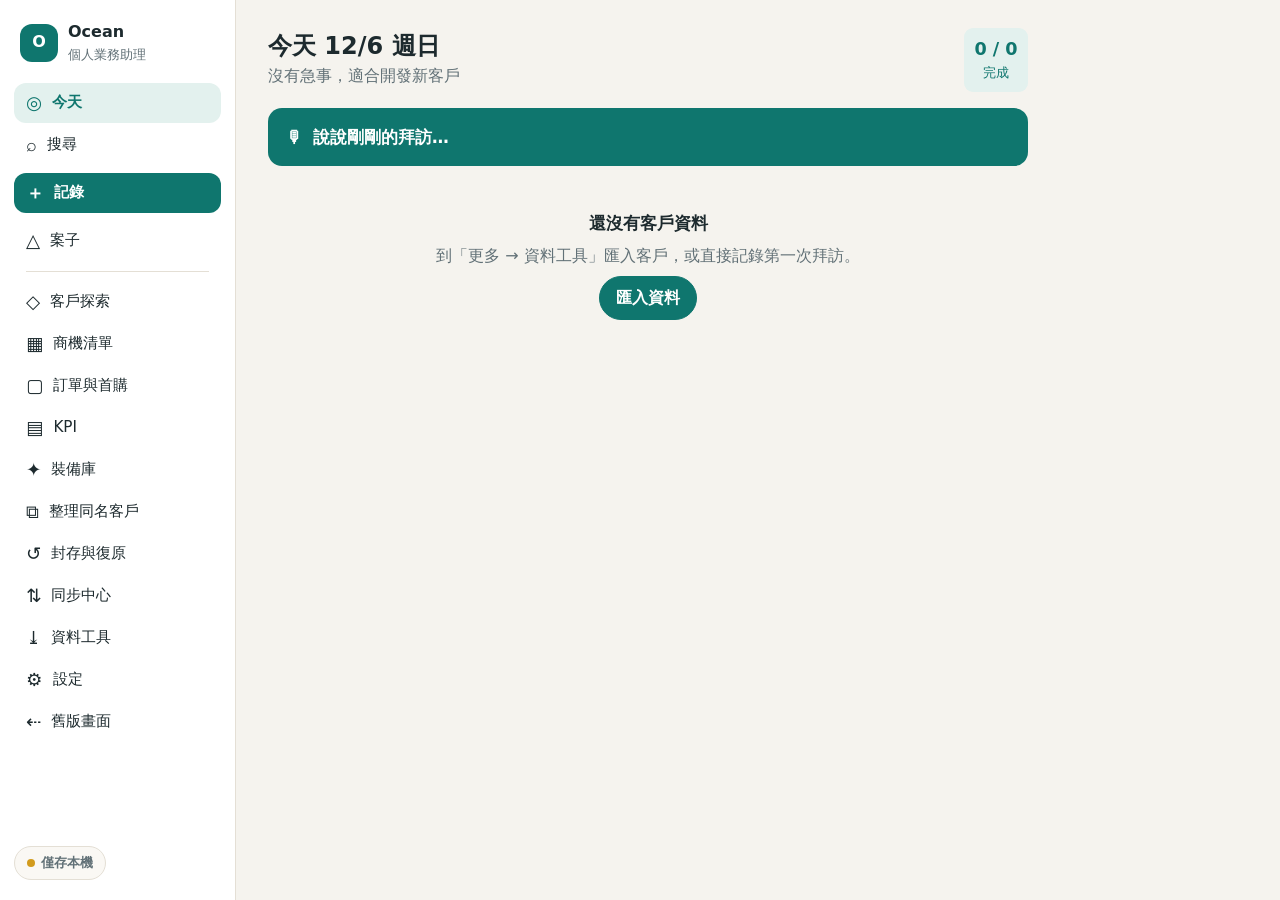
==== index.html @ a43e212b "Publish Ocean APP 2026-10-08 15:03" ====
<!doctype html>
<html lang="zh-Hant">
<head>
  <meta charset="utf-8">
  <meta name="viewport" content="width=device-width, initial-scale=1, viewport-fit=cover">
  <meta name="theme-color" content="#0f766e">
  <title>Ocean 業務助理</title>
  <link rel="manifest" href="./manifest.webmanifest">
  <link rel="stylesheet" href="./styles/app.css">
  <link rel="stylesheet" href="./styles/v3.css">
</head>
<body>
  <div id="app"><p style="padding:24px">載入中…</p></div>
  <noscript>這個 APP 需要啟用 JavaScript。</noscript>
  <script type="module" src="./src/main.js"></script>
</body>
</html>
---- styles/app.css ----
:root {
  --bg: #f5f3ee;
  --surface: #ffffff;
  --surface-2: #faf8f4;
  --ink: #1d2a2e;
  --muted: #627177;
  --line: #e4dfd5;
  --accent: #0f766e;
  --accent-ink: #ffffff;
  --accent-soft: #e3f1ee;
  --warn: #a35a06;
  --warn-soft: #fbefdc;
  --danger: #b42318;
  --danger-soft: #fce9e7;
  --ok: #157a3d;
  --ok-soft: #e4f4e9;
  --info: #2f5f9e;
  --info-soft: #e7eef9;
  --shadow: 0 1px 2px rgba(29, 42, 46, 0.05), 0 6px 18px rgba(29, 42, 46, 0.05);
  --radius: 14px;
  --radius-sm: 9px;
  --font: "Noto Sans TC", "PingFang TC", "Microsoft JhengHei", system-ui, sans-serif;
  color-scheme: light;
}

@media (prefers-color-scheme: dark) {
  :root:not([data-theme="light"]) {
    --bg: #111719;
    --surface: #182124;
    --surface-2: #1d272a;
    --ink: #e5ecec;
    --muted: #97a6ab;
    --line: #2a3639;
    --accent: #2bb3a3;
    --accent-ink: #062320;
    --accent-soft: #163a36;
    --warn: #f0ac4f;
    --warn-soft: #3a2a14;
    --danger: #f2897e;
    --danger-soft: #3d1d1a;
    --ok: #6fd394;
    --ok-soft: #173322;
    --info: #8db4ec;
    --info-soft: #1b2a40;
    --shadow: none;
    color-scheme: dark;
  }
}

* { box-sizing: border-box; }
html { -webkit-text-size-adjust: 100%; }
body { margin: 0; background: var(--bg); color: var(--ink); font-family: var(--font); font-size: 16px; line-height: 1.55; }
a { color: var(--accent); }
h1, h2, h3 { line-height: 1.3; margin: 0; }
h1 { font-size: 1.6rem; }
h2 { font-size: 1.08rem; }
p { margin: 0; }
small { font-size: 0.82rem; }
.muted { color: var(--muted); }
.ok-text { color: var(--ok); font-weight: 600; }
[hidden] { display: none !important; }

button, .button {
  font: inherit; display: inline-flex; align-items: center; justify-content: center; gap: 6px;
  min-height: 44px; padding: 0 16px; border-radius: 999px; border: 1px solid var(--line);
  background: var(--surface); color: var(--ink); cursor: pointer; text-decoration: none; font-weight: 600;
}
button:hover, .button:hover { border-color: var(--accent); }
button:disabled { opacity: 0.55; cursor: not-allowed; }
button.primary, .button.primary { background: var(--accent); border-color: var(--accent); color: var(--accent-ink); }
button.danger, .button.danger { background: var(--danger); border-color: var(--danger); color: #fff; }
button.ghost, .button.ghost { background: transparent; }
button.small, .button.small { min-height: 36px; padding: 0 12px; font-size: 0.88rem; }
button.link { border: 0; background: none; color: var(--accent); padding: 0; min-height: 0; }
:focus-visible { outline: 3px solid color-mix(in srgb, var(--accent) 55%, transparent); outline-offset: 2px; }

.skip-link { position: absolute; left: -999px; top: 8px; z-index: 50; background: var(--surface); padding: 8px 12px; border-radius: 8px; }
.skip-link:focus { left: 8px; }

/* Shell */
.shell { min-height: 100vh; }
.sidebar { display: none; }
.topbar {
  position: sticky; top: 0; z-index: 10; display: flex; align-items: center; justify-content: space-between; gap: 12px;
  padding: 10px 16px; background: color-mix(in srgb, var(--bg) 88%, transparent); backdrop-filter: blur(8px); border-bottom: 1px solid var(--line);
}
.topbar-title { font-size: 1.05rem; }
.page { padding: 16px 16px 112px; max-width: 1120px; margin: 0 auto; outline: none; }
.bottom-nav {
  position: fixed; left: 0; right: 0; bottom: 0; z-index: 20; display: grid; grid-template-columns: repeat(5, 1fr);
  background: var(--surface); border-top: 1px solid var(--line); padding: 6px 4px calc(6px + env(safe-area-inset-bottom));
}
.nav-link {
  display: flex; flex-direction: column; align-items: center; gap: 2px; min-height: 52px; padding: 4px; border: 0; border-radius: 12px;
  background: none; color: var(--muted); text-decoration: none; font-size: 0.74rem; font-weight: 600;
}
.nav-link[aria-current="page"], .nav-link.is-active { color: var(--accent); }
.nav-icon { font-size: 1.15rem; line-height: 1.2; }
.bottom-nav .nav-primary .nav-icon {
  display: grid; place-items: center; width: 46px; height: 46px; margin-top: -20px; border-radius: 50%;
  background: var(--accent); color: var(--accent-ink); font-size: 1.5rem; box-shadow: 0 6px 16px rgba(15, 118, 110, 0.35);
}
.more-grid { display: grid; grid-template-columns: repeat(3, 1fr); gap: 8px; margin-top: 12px; }
.more-grid .nav-link { background: var(--surface-2); padding: 12px 4px; font-size: 0.85rem; }

@media (min-width: 900px) {
  .shell { display: grid; grid-template-columns: 236px 1fr; }
  .sidebar {
    display: flex; flex-direction: column; gap: 18px; position: sticky; top: 0; height: 100vh; padding: 20px 14px;
    background: var(--surface); border-right: 1px solid var(--line); grid-row: 1 / span 2;
  }
  .topbar, .bottom-nav { display: none; }
  .page { padding: 28px 32px 48px; width: 100%; }
  .side-nav { display: flex; flex-direction: column; gap: 2px; overflow-y: auto; }
  .side-nav .nav-link { flex-direction: row; justify-content: flex-start; gap: 10px; min-height: 40px; padding: 0 12px; font-size: 0.95rem; color: var(--ink); font-weight: 500; }
  .side-nav .nav-link[aria-current="page"] { background: var(--accent-soft); color: var(--accent); font-weight: 700; }
  .side-nav .nav-primary { margin: 6px 0; background: var(--accent); color: var(--accent-ink); font-weight: 700; }
  .side-nav .nav-primary[aria-current="page"] { background: var(--accent); color: var(--accent-ink); }
  .sidebar-foot { margin-top: auto; }
}

.brand { display: flex; align-items: center; gap: 10px; padding: 0 6px; }
.brand-mark { display: grid; place-items: center; width: 38px; height: 38px; border-radius: 12px; background: var(--accent); color: var(--accent-ink); font-weight: 800; }
.brand small { display: block; color: var(--muted); }

.sync-badge { display: inline-flex; align-items: center; gap: 6px; padding: 6px 12px; border-radius: 999px; font-size: 0.8rem; font-weight: 600; text-decoration: none; background: var(--surface-2); color: var(--muted); border: 1px solid var(--line); }
.sync-badge i { width: 8px; height: 8px; border-radius: 50%; background: var(--ok); }
.sync-pending i { background: #d29b1d; }
.sync-failed { color: var(--danger); } .sync-failed i { background: var(--danger); }
.sync-conflict { color: var(--warn); background: var(--warn-soft); } .sync-conflict i { background: var(--warn); }
.sync-offline i { background: var(--muted); }

/* Layout pieces */
.stack { display: grid; gap: 16px; }
.card { background: var(--surface); border: 1px solid var(--line); border-radius: var(--radius); box-shadow: var(--shadow); padding: 16px; }
.card.warn { border-color: color-mix(in srgb, var(--warn) 45%, var(--line)); background: linear-gradient(0deg, var(--surface), var(--surface)) padding-box; }
.page-header { display: flex; flex-wrap: wrap; align-items: flex-end; justify-content: space-between; gap: 12px; margin-bottom: 4px; }
.page-header p { color: var(--muted); margin-top: 4px; }
.page-actions, .button-row, .row-actions, .form-actions, .sheet-actions { display: flex; flex-wrap: wrap; gap: 8px; }
.form-actions, .sheet-actions { justify-content: flex-end; margin-top: 12px; }
.section-head { display: flex; align-items: center; justify-content: space-between; gap: 8px; margin-bottom: 10px; }
.eyebrow { font-size: 0.78rem; letter-spacing: 0.08em; color: var(--muted); font-weight: 700; }
.grid-2 { display: grid; gap: 16px; }
@media (min-width: 900px) { .grid-2 { grid-template-columns: 1fr 1fr; } .grid-main { display: grid; grid-template-columns: minmax(0, 1.6fr) minmax(280px, 1fr); gap: 16px; align-items: start; } }

.badge { display: inline-flex; align-items: center; padding: 2px 10px; border-radius: 999px; font-size: 0.78rem; font-weight: 700; background: var(--surface-2); color: var(--muted); border: 1px solid var(--line); white-space: nowrap; }
.badge-warn { background: var(--warn-soft); color: var(--warn); border-color: transparent; }
.badge-danger { background: var(--danger-soft); color: var(--danger); border-color: transparent; }
.badge-ok { background: var(--ok-soft); color: var(--ok); border-color: transparent; }
.badge-accent { background: var(--accent-soft); color: var(--accent); border-color: transparent; }
.badge-info { background: var(--info-soft); color: var(--info); border-color: transparent; }

.empty { text-align: center; padding: 28px 12px; display: grid; gap: 8px; justify-items: center; color: var(--muted); }
.empty strong { color: var(--ink); font-size: 1.05rem; }

/* Today */
.today { display: grid; gap: 16px; }
.hero { display: flex; align-items: center; justify-content: space-between; gap: 16px; background: linear-gradient(135deg, var(--accent-soft), var(--surface) 70%); }
.hero-copy { display: grid; gap: 6px; }
.hero h1 { font-size: 1.7rem; }
.explore-meter { display: grid; gap: 4px; margin-top: 6px; max-width: 340px; font-size: 0.86rem; font-weight: 600; }
.explore-meter small { color: var(--muted); font-weight: 400; }
.meter { height: 8px; border-radius: 99px; background: var(--line); overflow: hidden; }
.meter i { display: block; height: 100%; background: var(--accent); border-radius: 99px; }
.ring-wrap { position: relative; width: 104px; height: 104px; flex: none; }
.ring { width: 104px; height: 104px; transform: rotate(-90deg); }
.ring-track { fill: none; stroke: var(--line); stroke-width: 7; }
.ring-value { fill: none; stroke: var(--accent); stroke-width: 7; stroke-linecap: round; transition: stroke-dashoffset 0.4s ease; }
.ring-label { position: absolute; inset: 0; display: grid; place-content: center; text-align: center; }
.ring-label strong { font-size: 1.25rem; }
.ring-label small { color: var(--muted); font-size: 0.72rem; }
.kpi-strip { display: grid; grid-template-columns: repeat(2, 1fr); gap: 10px; text-decoration: none; color: inherit; }
@media (min-width: 640px) { .kpi-strip { grid-template-columns: repeat(4, 1fr); } }
.kpi-mini { background: var(--surface); border: 1px solid var(--line); border-radius: var(--radius-sm); padding: 10px 14px; display: grid; }
.kpi-mini small { color: var(--muted); }
.kpi-mini strong { font-size: 1.15rem; }
.task-list { list-style: none; margin: 0; padding: 0; display: grid; gap: 8px; }
.task-row { display: grid; grid-template-columns: 1fr auto; gap: 6px 12px; align-items: center; padding: 10px 12px; border-radius: var(--radius-sm); background: var(--surface-2); border: 1px solid transparent; }
.task-row.warn { background: var(--warn-soft); }
.task-main { display: grid; text-decoration: none; color: inherit; min-width: 0; }
.task-main span { color: var(--muted); font-size: 0.9rem; overflow-wrap: anywhere; }
.task-row.warn .task-main span { color: inherit; }
.due { font-size: 0.82rem; font-weight: 700; color: var(--muted); white-space: nowrap; }
.task-row.warn .due { color: var(--warn); }
.task-row .row-actions { grid-column: 1 / -1; }
.more-row { list-style: none; padding: 6px 12px; font-size: 0.9rem; font-weight: 600; }
details.section summary { display: flex; justify-content: space-between; align-items: center; cursor: pointer; font-weight: 700; list-style: none; }
details.section[open] summary { margin-bottom: 10px; }

/* Forms */
.form-card { display: grid; gap: 12px; }
.form-grid { display: grid; gap: 12px; }
@media (min-width: 700px) { .form-grid { grid-template-columns: repeat(2, minmax(0, 1fr)); } .form-grid .span-2 { grid-column: 1 / -1; } }
.field { display: grid; gap: 4px; }
.field-label { font-size: 0.86rem; font-weight: 700; color: var(--muted); }
.field-hint { color: var(--muted); }
.field-error { color: var(--danger); font-weight: 600; }
input, select, textarea {
  font: inherit; color: var(--ink); width: 100%; min-height: 44px; padding: 10px 12px; border-radius: var(--radius-sm);
  border: 1px solid var(--line); background: var(--surface);
}
textarea { min-height: 96px; resize: vertical; line-height: 1.6; }
input[type="checkbox"], input[type="radio"] { width: auto; min-height: 0; accent-color: var(--accent); }
[aria-invalid="true"] { border-color: var(--danger); background: var(--danger-soft); }
.chip-group { display: flex; flex-wrap: wrap; gap: 8px; }
.chip { position: relative; display: inline-flex; }
.chip input { position: absolute; opacity: 0; inset: 0; cursor: pointer; }
.chip span { display: inline-flex; align-items: center; min-height: 38px; padding: 0 14px; border-radius: 999px; border: 1px solid var(--line); background: var(--surface); font-size: 0.9rem; font-weight: 600; }
.chip input:checked + span { background: var(--accent); color: var(--accent-ink); border-color: var(--accent); }
.chip input:focus-visible + span { outline: 3px solid color-mix(in srgb, var(--accent) 55%, transparent); }
.file-button { position: relative; overflow: hidden; }
.file-button input { position: absolute; inset: 0; opacity: 0; cursor: pointer; }
.count-list { list-style: none; padding: 0; margin: 8px 0; display: grid; grid-template-columns: repeat(auto-fill, minmax(120px, 1fr)); gap: 8px; }
.count-list li { display: flex; justify-content: space-between; padding: 8px 12px; border-radius: var(--radius-sm); background: var(--surface-2); }
.preview { display: grid; gap: 10px; }

/* Lists & customer cards */
.search-box { position: relative; }
.search-box input { padding-left: 40px; min-height: 50px; font-size: 1.02rem; border-radius: 999px; }
.search-box::before { content: "⌕"; position: absolute; left: 15px; top: 50%; transform: translateY(-50%); color: var(--muted); font-size: 1.2rem; }
.result-list { display: grid; gap: 10px; }
@media (min-width: 760px) { .result-list.cards { grid-template-columns: repeat(2, minmax(0, 1fr)); } }
.customer-card { display: grid; grid-template-columns: 1fr auto; gap: 4px 10px; padding: 14px; background: var(--surface); border: 1px solid var(--line); border-radius: var(--radius); text-decoration: none; color: inherit; }
.customer-card:hover { border-color: var(--accent); }
.customer-card .meta { color: var(--muted); font-size: 0.86rem; grid-column: 1 / -1; overflow-wrap: anywhere; }
.customer-card .tags { grid-column: 1 / -1; display: flex; flex-wrap: wrap; gap: 6px; }
.star { border: 0; background: none; min-height: 36px; padding: 0 6px; font-size: 1.25rem; color: var(--muted); }
.star[aria-pressed="true"] { color: #d29b1d; }
.tag { font-size: 0.76rem; padding: 2px 8px; border-radius: 6px; background: var(--surface-2); color: var(--muted); border: 1px solid var(--line); }
.tag.area { background: var(--accent-soft); color: var(--accent); border-color: transparent; }
.tag.other-area { background: var(--info-soft); color: var(--info); border-color: transparent; }
.warning-banner { padding: 10px 14px; border-radius: var(--radius-sm); background: var(--warn-soft); color: var(--warn); font-weight: 600; display: flex; flex-wrap: wrap; gap: 8px; align-items: center; justify-content: space-between; }
.info-banner { padding: 10px 14px; border-radius: var(--radius-sm); background: var(--info-soft); color: var(--info); }

/* Detail pages */
.detail-head { display: grid; gap: 8px; }
.detail-head h1 { font-size: 1.5rem; overflow-wrap: anywhere; }
.kv { display: grid; grid-template-columns: max-content 1fr; gap: 6px 14px; margin: 0; }
.kv dt { color: var(--muted); font-size: 0.86rem; }
.kv dd { margin: 0; overflow-wrap: anywhere; }
.timeline { list-style: none; padding: 0; margin: 0; display: grid; gap: 12px; }
.timeline li { position: relative; padding-left: 18px; border-left: 2px solid var(--line); }
.timeline li::before { content: ""; position: absolute; left: -6px; top: 6px; width: 10px; height: 10px; border-radius: 50%; background: var(--accent); }
.timeline .when { font-size: 0.8rem; color: var(--muted); font-weight: 700; }
.timeline .note { white-space: pre-wrap; overflow-wrap: anywhere; }
.tabs { display: flex; gap: 6px; overflow-x: auto; padding-bottom: 2px; }
.tabs [aria-selected="true"], .tabs [aria-pressed="true"], .button-row [aria-pressed="true"] { background: var(--accent-soft); color: var(--accent); border-color: transparent; }
.contact-list { list-style: none; padding: 0; margin: 0; display: grid; gap: 10px; }
.contact-list li { padding: 10px 12px; border-radius: var(--radius-sm); background: var(--surface-2); display: grid; gap: 2px; }
.contact-list a { overflow-wrap: anywhere; }

/* Tables */
.table-wrap { overflow-x: auto; border-radius: var(--radius-sm); border: 1px solid var(--line); }
table { width: 100%; border-collapse: collapse; font-size: 0.9rem; }
th, td { text-align: left; padding: 9px 12px; border-bottom: 1px solid var(--line); vertical-align: top; }
th { color: var(--muted); font-size: 0.8rem; background: var(--surface-2); white-space: nowrap; }
td.num, th.num { text-align: right; white-space: nowrap; }

/* Sheets (dialogs) */
dialog.sheet { border: 0; padding: 0; border-radius: 18px; width: min(640px, calc(100vw - 24px)); max-height: calc(100vh - 32px); background: var(--surface); color: var(--ink); box-shadow: 0 20px 60px rgba(0, 0, 0, 0.25); }
dialog.sheet::backdrop { background: rgba(17, 23, 25, 0.45); }
.sheet-body { padding: 20px; display: grid; gap: 12px; }
@media (max-width: 640px) { dialog.sheet { width: 100vw; max-width: 100vw; margin: auto 0 0; border-radius: 18px 18px 0 0; } }

.toast-region { position: fixed; z-index: 60; left: 50%; transform: translateX(-50%); bottom: 96px; display: grid; gap: 8px; width: min(420px, calc(100vw - 32px)); }
@media (min-width: 900px) { .toast-region { bottom: 24px; } }
.toast { display: flex; align-items: center; justify-content: space-between; gap: 10px; padding: 12px 16px; border-radius: 12px; background: var(--ink); color: var(--bg); font-weight: 600; box-shadow: 0 8px 24px rgba(0, 0, 0, 0.2); }
.toast-error { background: var(--danger); color: #fff; }
.toast button { min-height: 32px; background: transparent; color: inherit; border-color: currentColor; }

/* Kanban */
.board { display: grid; gap: 12px; }
@media (min-width: 900px) { .board { grid-template-columns: repeat(3, minmax(0, 1fr)); } }
.board-col { background: var(--surface-2); border-radius: var(--radius); padding: 12px; display: grid; gap: 10px; align-content: start; }
.opp-card { display: grid; gap: 4px; padding: 12px; background: var(--surface); border: 1px solid var(--line); border-radius: var(--radius-sm); text-decoration: none; color: inherit; }
.opp-card.overdue { border-color: var(--warn); box-shadow: inset 4px 0 0 var(--warn); }
.opp-card .meta { color: var(--muted); font-size: 0.84rem; }

/* Visit form */
.visit-form { display: grid; gap: 16px; }
.note-area textarea { min-height: 260px; font-size: 1.02rem; }
.prompt-row { display: flex; flex-wrap: wrap; gap: 6px; }
.prompt-row button { min-height: 34px; font-size: 0.85rem; font-weight: 500; }
.picker-results { display: grid; gap: 6px; max-height: 320px; overflow-y: auto; }
.picker-results button { justify-content: space-between; border-radius: var(--radius-sm); text-align: left; font-weight: 500; }
.selected-customer { display: flex; flex-wrap: wrap; align-items: center; justify-content: space-between; gap: 8px; padding: 12px 14px; border-radius: var(--radius-sm); background: var(--accent-soft); }
.prior-visit { background: var(--surface-2); border-radius: var(--radius-sm); padding: 12px 14px; display: grid; gap: 4px; }
.prior-visit p { white-space: pre-wrap; overflow-wrap: anywhere; max-height: 9.5em; overflow: hidden; }
.save-state { font-size: 0.84rem; color: var(--muted); }
.sticky-actions { position: sticky; bottom: 84px; z-index: 5; display: flex; justify-content: space-between; align-items: center; gap: 10px; padding: 10px 14px; background: color-mix(in srgb, var(--surface) 94%, transparent); border: 1px solid var(--line); border-radius: 999px; box-shadow: var(--shadow); }
.sticky-actions button { flex: none; white-space: nowrap; }
.sticky-actions .save-state { min-width: 0; overflow: hidden; text-overflow: ellipsis; white-space: nowrap; }
@media (min-width: 900px) { .sticky-actions { bottom: 16px; } }

/* Compare (merge / conflict) */
.compare { display: grid; gap: 8px; }
.compare-row { display: grid; grid-template-columns: 1fr; gap: 6px; padding: 10px; border-radius: var(--radius-sm); background: var(--surface-2); }
@media (min-width: 640px) { .compare-row { grid-template-columns: 120px 1fr 1fr; align-items: start; } }
.compare-row.diff { background: var(--warn-soft); }
.compare-row label { display: flex; gap: 8px; align-items: flex-start; overflow-wrap: anywhere; }
.compare-row .field-name { font-weight: 700; color: var(--muted); font-size: 0.86rem; }

.kv.fabe { margin-top: 6px; padding: 10px; border-radius: var(--radius-sm); background: var(--surface-2); }
.tabs > a, .tabs > button { flex: none; white-space: nowrap; }

/* Customer page: who to call, right under the name */
.quick-contact { display: flex; flex-wrap: wrap; align-items: center; gap: 8px; margin-top: 8px; }
.quick-contact strong { margin-right: 4px; }
---- styles/v3.css ----
/* v3: action-first, phone-first. Builds on the tokens and components in app.css. */

.v3 .topbar-actions { display: flex; align-items: center; gap: 8px; }
.v3 .icon-button { display: inline-flex; align-items: center; justify-content: center; width: 40px; height: 40px; border-radius: 50%; color: var(--ink); text-decoration: none; font-size: 22px; }
.v3 .side-nav hr { border: 0; border-top: 1px solid var(--line); margin: 8px 12px; }

/* 今天 */
.home-head { display: flex; justify-content: space-between; align-items: center; gap: 12px; }
.home-head h1 { margin: 0; font-size: 1.5rem; }
.home-head p { margin: 2px 0 0; }
.home-progress { display: flex; flex-direction: column; align-items: center; min-width: 64px; padding: 8px 10px; border-radius: var(--radius-sm); background: var(--accent-soft); color: var(--accent); }
.home-progress strong { font-size: 1.1rem; }
.capture-entry { display: flex; align-items: center; gap: 10px; padding: 16px 18px; border-radius: var(--radius); background: var(--accent); color: var(--accent-ink); text-decoration: none; font-size: 1.05rem; font-weight: 600; }
.home-block { display: flex; flex-direction: column; gap: 10px; }
.home-block h2 { margin: 6px 0 0; font-size: 0.95rem; color: var(--muted); font-weight: 600; }

.action-card { display: grid; grid-template-columns: 1fr auto; gap: 6px 10px; padding: 12px 14px; border: 1px solid var(--line); border-radius: var(--radius); background: var(--surface); color: var(--ink); text-decoration: none; }
.action-card.is-late { border-left: 4px solid var(--warn); border-radius: 0 var(--radius) var(--radius) 0; }
.action-card.compact { grid-template-columns: 1fr; }
.action-main { display: flex; flex-direction: column; gap: 2px; color: inherit; text-decoration: none; min-width: 0; }
.action-main strong { font-size: 1.02rem; }
.action-main span, .action-main small { overflow-wrap: anywhere; }
.action-buttons { grid-column: 1 / -1; display: flex; flex-wrap: wrap; gap: 8px; }
.summary-line { display: flex; justify-content: space-between; gap: 12px; padding: 12px 14px; border: 1px solid var(--line); border-radius: var(--radius-sm); background: var(--surface); color: var(--ink); text-decoration: none; }
.summary-line.warn { background: var(--warn-soft); border-color: transparent; color: var(--warn); font-weight: 600; }
.more-link { font-size: 0.9rem; }

/* 搜尋 */
.sticky-search { position: sticky; top: 0; z-index: 5; background: var(--bg); padding: 4px 0 8px; }
.search-group h2 { font-size: 0.95rem; color: var(--muted); margin: 0; }
.result-rows { list-style: none; margin: 0; padding: 0; display: flex; flex-direction: column; }
.result-rows li { border-bottom: 1px solid var(--line); }
.result-rows li:last-child { border-bottom: 0; }
.result-rows a, .result-rows li > strong { display: flex; flex-direction: column; gap: 2px; padding: 10px 2px; color: var(--ink); text-decoration: none; }
.result-rows li > strong + small { display: block; padding: 0 2px 10px; }
.result-rows mark, .capture mark { background: var(--warn-soft); color: inherit; border-radius: 3px; padding: 0 2px; }

/* 客戶資料夾 */
.folder-head h1 { margin: 0; }
.folder-head p { margin: 4px 0 0; }
.month { display: block; }
.more-actions { position: relative; }
.more-actions > summary { list-style: none; cursor: pointer; }
.more-actions > summary::-webkit-details-marker { display: none; }
.more-actions-menu { position: absolute; right: 0; top: calc(100% + 6px); z-index: 10; display: flex; flex-direction: column; gap: 6px; min-width: 140px; padding: 8px; border: 1px solid var(--line); border-radius: var(--radius-sm); background: var(--surface); }
.month-head { font-size: 0.9rem; color: var(--muted); font-weight: 600; margin: 4px 0 6px; cursor: pointer; }

/* 記錄 */
.capture-input textarea { width: 100%; min-height: 9.5em; font-size: 1.05rem; line-height: 1.6; padding: 14px; border-radius: var(--radius); box-sizing: border-box; }
.capture-preview { display: flex; flex-direction: column; gap: 12px; }
.capture-preview h2 { margin: 0; }
.capture-preview .chosen { display: flex; flex-direction: column; gap: 2px; padding: 10px 12px; border-radius: var(--radius-sm); background: var(--accent-soft); }

/* 拜訪前準備 */
.prep-block h2 { font-size: 1rem; margin: 0 0 6px; }
.prep-block ol, .prep-block ul { margin: 0; padding-left: 1.2em; }
.prep-block p { margin: 4px 0; }

@media (min-width: 900px) {
  .home, .capture, .prep, .case { max-width: 760px; }
}
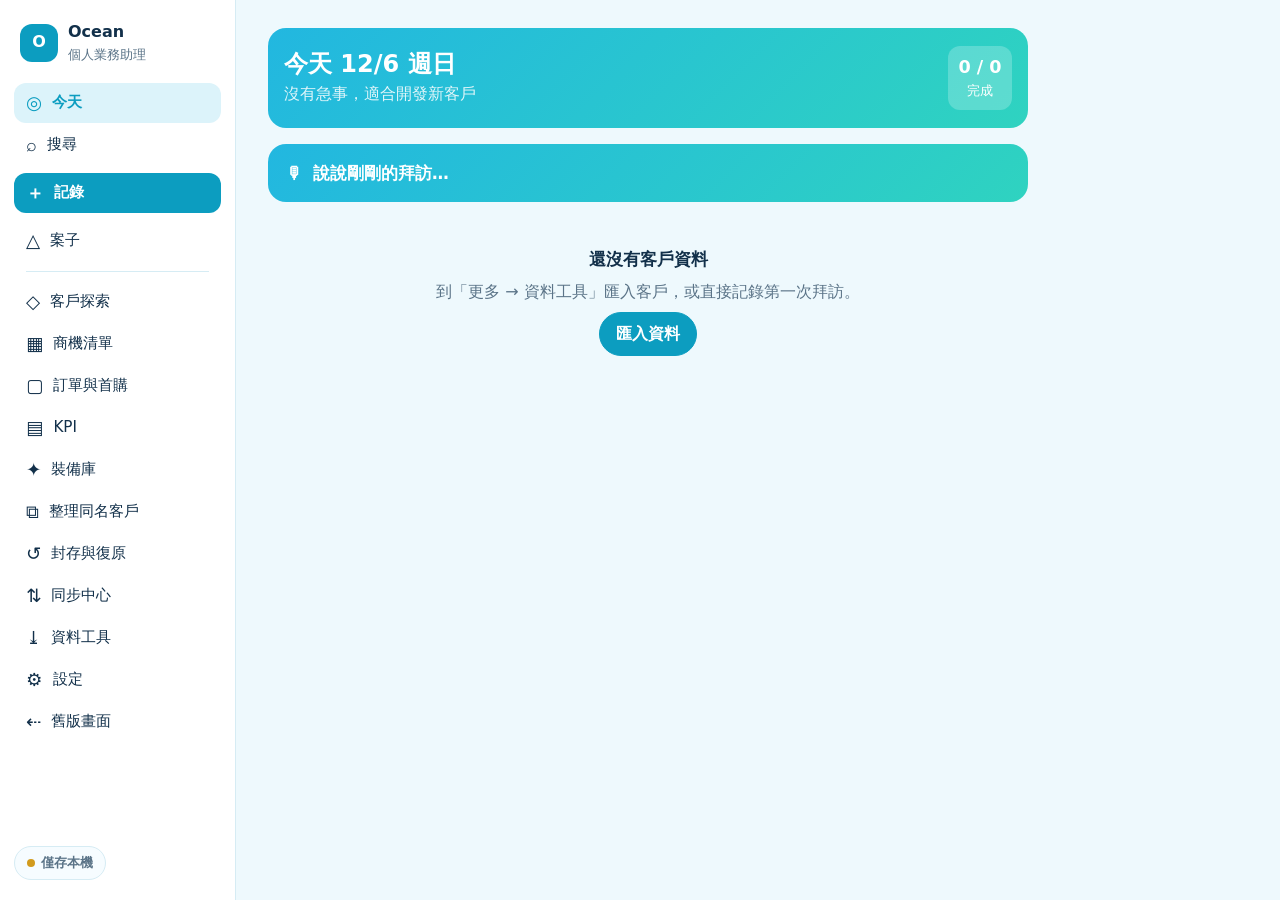
==== commit ecfd1adb: "Publish Ocean APP 2026-10-09 09:39" ====
--- a/index.html
+++ b/index.html
@@ -8,6 +8,12 @@
   <link rel="manifest" href="./manifest.webmanifest">
   <link rel="stylesheet" href="./styles/app.css">
   <link rel="stylesheet" href="./styles/v3.css">
+  <link rel="stylesheet" href="./styles/themes.css">
+  <script>
+    // Apply the chosen skin before first paint (default: 夏日繽紛).
+    try { var skin = localStorage.getItem("ocean-skin") || "summer"; if (skin !== "classic") document.documentElement.setAttribute("data-skin", skin); }
+    catch (error) { document.documentElement.setAttribute("data-skin", "summer"); }
+  </script>
 </head>
 <body>
   <div id="app"><p style="padding:24px">載入中…</p></div>
--- a/styles/v3.css
+++ b/styles/v3.css
@@ -17,6 +17,7 @@
 .action-card { display: grid; grid-template-columns: 1fr auto; gap: 6px 10px; padding: 12px 14px; border: 1px solid var(--line); border-radius: var(--radius); background: var(--surface); color: var(--ink); text-decoration: none; }
 .action-card.is-late { border-left: 4px solid var(--warn); border-radius: 0 var(--radius) var(--radius) 0; }
 .action-card.compact { grid-template-columns: 1fr; }
+.action-card > .badge { align-self: start; white-space: nowrap; }
 .action-main { display: flex; flex-direction: column; gap: 2px; color: inherit; text-decoration: none; min-width: 0; }
 .action-main strong { font-size: 1.02rem; }
 .action-main span, .action-main small { overflow-wrap: anywhere; }
--- a/styles/themes.css
+++ b/styles/themes.css
@@ -0,0 +1,97 @@
+/* Skins: one attribute on <html data-skin="…"> swaps the palette. Each skin only overrides
+   the tokens from app.css (plus a few accents), so all skins together stay a few KB. */
+
+/* 夏日繽紛 — sky to sea, sunny buttons, watermelon alerts */
+:root[data-skin="summer"] {
+  --bg: #eef9fd;
+  --surface: #ffffff;
+  --surface-2: #f6fcff;
+  --ink: #12304a;
+  --muted: #5b7488;
+  --line: #d6ecf4;
+  --accent: #0c9dc0;
+  --accent-ink: #ffffff;
+  --accent-soft: #dcf3fa;
+  --warn: #d9502c;
+  --warn-soft: #ffe8e0;
+  --ok: #129b6a;
+  --ok-soft: #dcf6ec;
+  --info: #5a52d6;
+  --info-soft: #ecebff;
+  --sun: #ffb21f;
+  --sun-ink: #3b2600;
+  --melon: #ff6b8a;
+  --leaf: #22c3a6;
+  --hero: linear-gradient(135deg, #22b7e0 0%, #2fd3c0 100%);
+  --radius: 18px;
+  --radius-sm: 12px;
+  --shadow: 0 1px 2px rgba(18, 48, 74, 0.05), 0 8px 22px rgba(12, 157, 192, 0.08);
+}
+@media (prefers-color-scheme: dark) {
+  :root[data-skin="summer"]:not([data-theme="light"]) {
+    --bg: #0b1a24; --surface: #11242f; --surface-2: #14303d; --ink: #e6f4fa; --muted: #93b4c4; --line: #1f3a48;
+    --accent: #3fd0ef; --accent-ink: #062431; --accent-soft: #123947; --warn: #ff9a7d; --warn-soft: #3a1f19;
+    --ok: #5fe0b4; --ok-soft: #12352b; --sun: #ffc24d; --sun-ink: #3b2600; --melon: #ff8aa3; --leaf: #3fe0c4;
+    --hero: linear-gradient(135deg, #0f6f8c 0%, #11786d 100%); --shadow: none;
+  }
+}
+
+/* 溫暖手帳 — paper, ink and a terracotta stamp */
+:root[data-skin="notebook"] {
+  --bg: #f5efe3; --surface: #fffbf3; --surface-2: #fbf5e9; --ink: #2b2a33; --muted: #85796a; --line: #e2d7c3;
+  --accent: #b5523b; --accent-ink: #ffffff; --accent-soft: #f6e2d9; --warn: #a3561a; --warn-soft: #f7e6d2;
+  --ok: #5e7a5a; --ok-soft: #e5ecdf; --sun: #2b2a33; --sun-ink: #f5efe3; --melon: #b5523b; --leaf: #5e7a5a;
+  --hero: #2b2a33; --radius: 12px; --radius-sm: 8px; --shadow: none;
+  --heading-font: "Noto Serif TC", "Songti TC", "PMingLiU", serif;
+}
+@media (prefers-color-scheme: dark) {
+  :root[data-skin="notebook"]:not([data-theme="light"]) {
+    --bg: #1d1b19; --surface: #26231f; --surface-2: #2c2924; --ink: #efe6d6; --muted: #a8998a; --line: #3a352e;
+    --accent: #e08a6f; --accent-ink: #2b1209; --accent-soft: #3d2a22; --hero: #3a352e; --sun: #efe6d6; --sun-ink: #1d1b19;
+  }
+}
+
+/* 深色駕駛艙 — always dark, mint numbers */
+:root[data-skin="cockpit"] {
+  --bg: #0e151b; --surface: #16202a; --surface-2: #1a2632; --ink: #e8eef2; --muted: #8597a4; --line: #24313b;
+  --accent: #4fe3b5; --accent-ink: #062b20; --accent-soft: #143a31; --warn: #f5b547; --warn-soft: #3a2c12;
+  --danger: #ff8a7a; --danger-soft: #3d1d1a; --ok: #4fe3b5; --ok-soft: #143a31; --info: #7fb2ff; --info-soft: #18283f;
+  --sun: #4fe3b5; --sun-ink: #062b20; --melon: #f5b547; --leaf: #4fe3b5; --hero: #16202a; --shadow: none;
+  color-scheme: dark;
+}
+
+/* 活力品牌 — a bold blue header and a coral action button */
+:root[data-skin="bold"] {
+  --bg: #eef1fa; --surface: #ffffff; --surface-2: #f6f8fe; --ink: #1b2140; --muted: #626a8c; --line: #dce1f2;
+  --accent: #2e3fb8; --accent-ink: #ffffff; --accent-soft: #e3e7fb; --warn: #c2410c; --warn-soft: #ffedd5;
+  --sun: #ff6b4a; --sun-ink: #ffffff; --melon: #ff6b4a; --leaf: #2e3fb8; --hero: #2e3fb8; --radius: 16px;
+}
+@media (prefers-color-scheme: dark) {
+  :root[data-skin="bold"]:not([data-theme="light"]) {
+    --bg: #0f1226; --surface: #181c36; --surface-2: #1d2240; --ink: #e7e9f7; --muted: #9aa0c2; --line: #2a2f52;
+    --accent: #8d9bff; --accent-ink: #0f1226; --accent-soft: #252b55; --hero: #232a6b; --shadow: none;
+  }
+}
+
+/* Shared skin touches (only where a skin defines them). */
+:root[data-skin] .home-head { background: var(--hero, transparent); color: #fff; padding: 18px 16px; border-radius: var(--radius); }
+:root[data-skin] .home-head .muted { color: rgba(255, 255, 255, 0.85); }
+:root[data-skin] .home-progress { background: rgba(255, 255, 255, 0.22); color: #fff; }
+:root[data-skin="cockpit"] .home-head { border: 1px solid var(--line); }
+:root[data-skin] .bottom-nav .nav-primary .nav-icon { background: var(--sun); color: var(--sun-ink); }
+:root[data-skin="summer"] .capture-entry { background: var(--hero); }
+:root[data-skin="summer"] .action-card:nth-of-type(4n + 1) { border-left: 5px solid var(--accent); }
+:root[data-skin="summer"] .action-card:nth-of-type(4n + 2) { border-left: 5px solid var(--sun); }
+:root[data-skin="summer"] .action-card:nth-of-type(4n + 3) { border-left: 5px solid var(--melon); }
+:root[data-skin="summer"] .action-card:nth-of-type(4n + 4) { border-left: 5px solid var(--leaf); }
+:root[data-skin="summer"] .action-card.is-late { border-left-color: var(--melon); }
+:root[data-skin="notebook"] h1, :root[data-skin="notebook"] h2, :root[data-skin="notebook"] .action-main strong { font-family: var(--heading-font); font-weight: 600; }
+:root[data-skin="notebook"] .action-card { border-left: 4px solid var(--accent); border-radius: 4px var(--radius) var(--radius) 4px; }
+:root[data-skin="notebook"] .bottom-nav { border-top-style: dashed; }
+
+/* Appearance picker in 設定 */
+.skin-grid { display: grid; grid-template-columns: repeat(auto-fill, minmax(140px, 1fr)); gap: 10px; }
+.skin-option { display: flex; flex-direction: column; align-items: stretch; justify-content: flex-start; gap: 8px; padding: 10px; border: 2px solid var(--line); border-radius: var(--radius-sm); background: var(--surface); color: var(--ink); cursor: pointer; text-align: left; font: inherit; }
+.skin-option[aria-pressed="true"] { border-color: var(--accent); }
+.skin-swatch { display: flex; align-self: stretch; width: 100%; height: 26px; border-radius: 6px; overflow: hidden; }
+.skin-swatch i { flex: 1; }
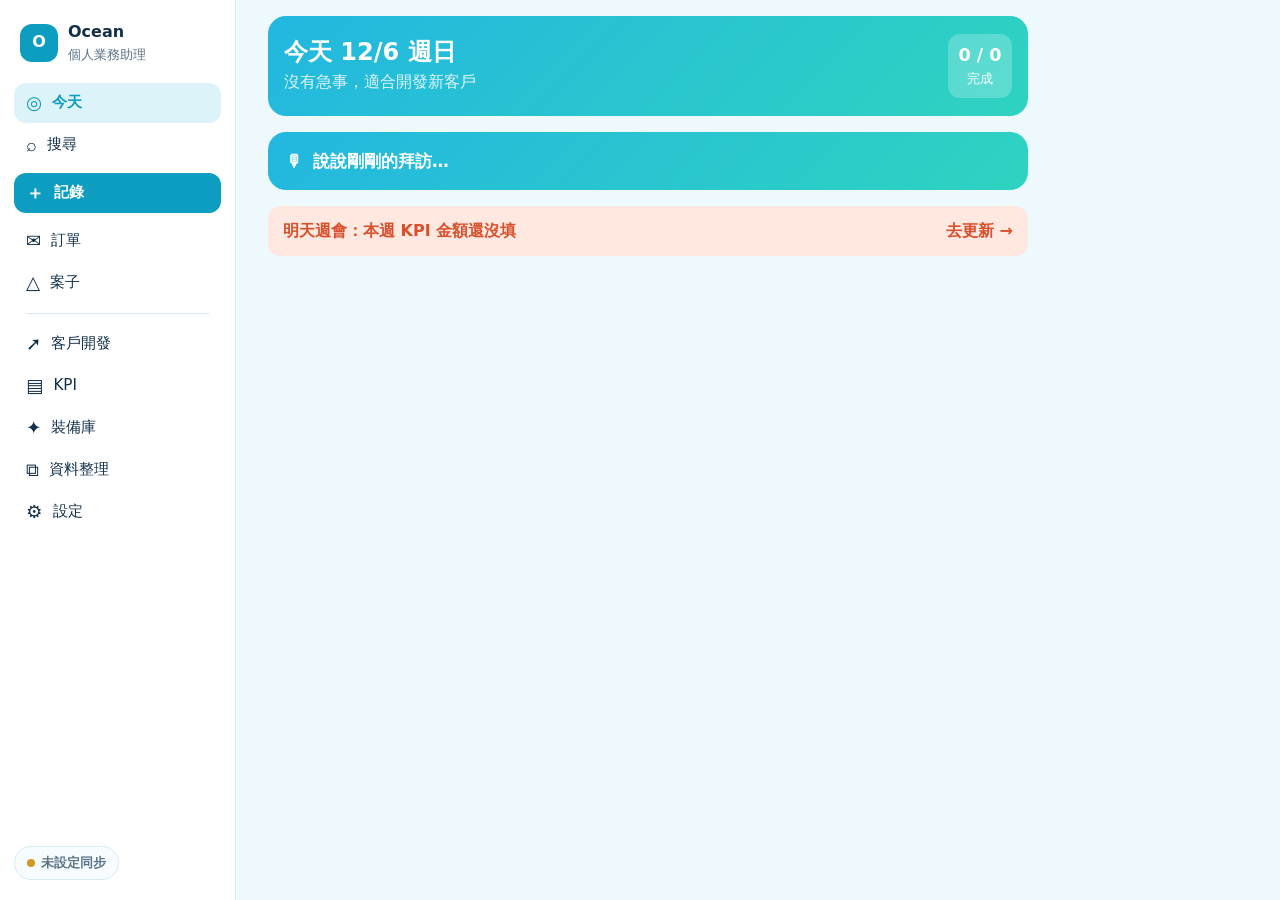
==== commit a01ba9f5: "Publish Ocean APP 2026-10-20 14:28" ====
--- a/index.html
+++ b/index.html
@@ -11,7 +11,7 @@
   <link rel="stylesheet" href="./styles/themes.css">
   <script>
     // Apply the chosen skin before first paint (default: 夏日繽紛).
-    try { var skin = localStorage.getItem("ocean-skin") || "summer"; if (skin !== "classic") document.documentElement.setAttribute("data-skin", skin); }
+    try { var skin = localStorage.getItem("ocean-skin") || "summer"; if (["summer", "ocean", "fantasy", "wizard", "boho", "cockpit"].indexOf(skin) < 0) skin = "summer"; document.documentElement.setAttribute("data-skin", skin); }
     catch (error) { document.documentElement.setAttribute("data-skin", "summer"); }
   </script>
 </head>
--- a/styles/v3.css
+++ b/styles/v3.css
@@ -32,6 +32,85 @@
 .result-rows { list-style: none; margin: 0; padding: 0; display: flex; flex-direction: column; }
 .result-rows li { border-bottom: 1px solid var(--line); }
 .result-rows li:last-child { border-bottom: 0; }
+.result-rows li.result-with-action { display: flex; align-items: center; gap: 8px; }
+.result-rows li.result-with-action > a { flex: 1; min-width: 0; }
+/* Five daily tabs plus 更多 on phones; pages of one group share a tab strip above the page. */
+.v3 .bottom-nav { grid-template-columns: repeat(6, 1fr); }
+.v3 .bottom-nav .nav-link { font-size: 0.7rem; padding: 4px 2px; }
+.group-tab-slot:empty, .signin-slot:empty { display: none; }
+.signin-slot { padding: 12px 16px 0; max-width: 1120px; margin: 0 auto; width: 100%; box-sizing: border-box; }
+.signin-slot .warning-banner { display: flex; flex-wrap: wrap; gap: 10px; align-items: center; justify-content: space-between; }
+.group-tab-slot { padding: 12px 16px 0; max-width: 1120px; margin: 0 auto; width: 100%; box-sizing: border-box; }
+.group-tabs a[aria-current="page"] { background: var(--accent-soft); color: var(--accent); border-color: transparent; }
+@media (min-width: 900px) {
+  .group-tab-slot { padding: 24px 32px 0; } .v3 .group-tab-slot + .page { padding-top: 16px; }
+  /* The sign-in banner, the group tabs and the page stack on the right; the side bar spans all three. */
+  .shell.v3 { grid-template-rows: auto auto 1fr; align-items: start; }
+  .v3 .sidebar { grid-row: 1 / span 3; }
+  .v3 .signin-slot { padding: 16px 32px 0; }
+}
+.line-checks { list-style: none; margin: 0; padding: 0; display: grid; gap: 4px; font-size: 0.9rem; }
+.line-checks li { padding: 6px 10px; border-radius: var(--radius-sm); }
+.line-checks li.hard { background: var(--warn-soft); color: var(--ink); }
+.line-checks li.soft { background: var(--bg); color: var(--muted); }
+.line-item.has-checks { border-color: var(--warn); }
+.line-order .needs-check { border-color: var(--warn); background: var(--warn-soft); }
+.tax-toggle { display: inline-grid; grid-template-columns: 1fr 1fr; border: 1px solid var(--line); border-radius: 999px; padding: 3px; gap: 3px; background: var(--surface); }
+.tax-toggle button { min-height: 36px; padding: 0 18px; border: 0; border-radius: 999px; background: transparent; color: var(--muted); font-weight: 600; }
+.tax-toggle button.is-on { background: var(--accent); color: var(--accent-ink); }
+.reorder-list { list-style: none; margin: 0; padding: 0; display: grid; gap: 6px; }
+.reorder-row { display: grid; grid-template-columns: auto 1fr; gap: 6px 10px; align-items: start; padding: 10px 12px; border: 1px solid var(--line); border-radius: var(--radius-sm); }
+.reorder-row.is-picked { border-color: var(--accent); background: var(--accent-soft); }
+.reorder-row > input { margin-top: 4px; }
+.reorder-main { display: flex; flex-direction: column; gap: 2px; min-width: 0; }
+.reorder-inputs { grid-column: 2; display: grid; grid-template-columns: 1fr 1.4fr; gap: 6px; max-width: 320px; }
+.quote-results, .quote-items { list-style: none; margin: 0; padding: 0; display: grid; gap: 8px; }
+.quote-results:empty { display: none; }
+.quote-result, .quote-item { display: flex; gap: 10px; align-items: flex-start; padding: 10px 12px; border: 1px solid var(--line); border-radius: var(--radius-sm); background: var(--surface); }
+.quote-main { flex: 1; min-width: 0; display: flex; flex-direction: column; gap: 2px; overflow-wrap: anywhere; }
+.quote-list-price { font-weight: 700; color: var(--accent); }
+.quote-deal-mine { font-weight: 600; }
+.quote-price { display: flex; align-items: center; gap: 4px; white-space: nowrap; }
+.quote-price input { width: 110px; }
+@media (max-width: 520px) { .quote-item { flex-wrap: wrap; } .quote-item .quote-main { flex-basis: 100%; } }
+.line-tax {display: flex; flex-wrap: wrap; gap: 4px 14px; align-items: baseline; }
+.line-totals { display: flex; flex-wrap: wrap; gap: 8px 16px; align-items: center; padding-top: 8px; border-top: 1px solid var(--line); }
+.line-output { margin: 0; white-space: pre-wrap; word-break: break-word; font: inherit; font-size: 0.92rem; line-height: 1.6; background: var(--bg); border-radius: var(--radius-sm); padding: 10px 12px; }
+.plan-filters { display: flex; flex-wrap: wrap; gap: 8px; align-items: center; }
+.plan-filters select { width: auto; max-width: 100%; }
+.plan-list { list-style: none; margin: 0; padding: 0; display: grid; gap: 8px; }
+.plan-card { display: grid; grid-template-columns: auto 1fr auto; gap: 10px; align-items: start; padding: 12px 14px; border: 1px solid var(--line); border-radius: var(--radius); background: var(--surface); }
+.plan-card > input { margin-top: 4px; }
+.plan-main { display: flex; flex-direction: column; gap: 3px; min-width: 0; }
+.plan-name { color: var(--ink); text-decoration: none; }
+.plan-reasons { color: var(--ink); }
+.plan-badges { display: flex; gap: 6px; flex-wrap: wrap; }
+.plan-badges:empty { display: none; }
+.plan-grade { font-weight: 700; }
+.plan-grade.grade-A { background: var(--accent); color: var(--accent-ink); }
+.plan-grade.grade-B { background: var(--accent-soft); color: var(--accent); }
+.plan-grade.grade-C { background: var(--bg); color: var(--muted); }
+.plan-side { display: flex; flex-direction: column; align-items: flex-end; gap: 6px; }
+.plan-score { min-width: 44px; text-align: center; font-weight: 700; font-size: 1.1rem; padding: 4px 8px; border-radius: var(--radius-sm); background: var(--accent-soft); color: var(--accent); }
+.plan-score.tier-低, .plan-score.tier-不明 { background: var(--bg); color: var(--muted); }
+.plan-bulk { position: sticky; top: 8px; z-index: 5; display: flex; flex-wrap: wrap; gap: 8px; align-items: center; padding: 10px 12px; border-radius: var(--radius-sm); background: var(--warn-soft); }
+.plan-bulk[hidden] { display: none; }
+.funnel-table { width: 100%; border-collapse: collapse; font-size: 0.92rem; }
+.funnel-table th, .funnel-table td { padding: 8px 10px; border-bottom: 1px solid var(--line); text-align: left; white-space: nowrap; }
+.funnel-table td.num { text-align: right; }
+.funnel-table .county-row th, .funnel-table .county-row td { background: var(--accent-soft); font-weight: 600; }
+.funnel-table .zone-row th { padding-left: 22px; font-weight: 400; }
+.funnel-table .link-button { background: none; border: 0; padding: 0; color: var(--accent); font: inherit; cursor: pointer; text-align: left; }
+.funnel-table .bar { height: 4px; margin-top: 4px; border-radius: 2px; background: var(--line); min-width: 80px; }
+.funnel-table .bar span { display: block; height: 100%; border-radius: 2px; background: var(--accent); }
+@media (max-width: 520px) {
+  .plan-card { grid-template-columns: auto 1fr; }
+  .plan-side { grid-column: 2; flex-direction: row; align-items: center; justify-content: flex-start; }
+}
+.merge-members { list-style: none; margin: 0; padding: 0; display: grid; gap: 8px; }
+.merge-member { display: grid; gap: 8px; padding: 10px 12px; border: 1px solid var(--line); border-radius: 12px; }
+.merge-member-main { display: flex; flex-direction: column; gap: 2px; min-width: 0; }
+.merge-member-choices { display: flex; flex-wrap: wrap; gap: 8px; }
 .result-rows a, .result-rows li > strong { display: flex; flex-direction: column; gap: 2px; padding: 10px 2px; color: var(--ink); text-decoration: none; }
 .result-rows li > strong + small { display: block; padding: 0 2px 10px; }
 .result-rows mark, .capture mark { background: var(--warn-soft); color: inherit; border-radius: 3px; padding: 0 2px; }
@@ -60,3 +139,65 @@
 @media (min-width: 900px) {
   .home, .capture, .prep, .case { max-width: 760px; }
 }
+
+/* KPI 週報 */
+.kpi-weekly .section-head { flex-wrap: wrap; gap: 8px; }
+.kpi-weekly .tabs { flex-wrap: wrap; }
+.kpi-goals { display: grid; gap: 12px; }
+@media (min-width: 1100px) { .kpi-goals { grid-template-columns: repeat(3, 1fr); } }
+.kpi-goal { display: flex; flex-direction: column; gap: 10px; padding: 14px 16px; border: 1px solid var(--line); border-radius: var(--radius); background: var(--surface); min-width: 0; }
+.kpi-goal-figures { display: grid; grid-template-columns: repeat(3, minmax(0, 1fr)); gap: 8px; }
+.kpi-goal-figures > div { display: flex; flex-direction: column; gap: 2px; min-width: 0; }
+.kpi-goal-figures strong { font-size: 1.1rem; }
+.kpi-goal-figures .kpi-big { font-size: 1.45rem; color: var(--accent); }
+.kpi-ok { color: var(--ok); }
+.kpi-warn { color: var(--warn); font-weight: 600; }
+.kpi-bar { position: relative; height: 16px; margin: 4px 0 14px; border-radius: 8px; background: var(--bg); }
+.kpi-bar > i { position: absolute; left: 0; top: 0; bottom: 0; border-radius: 8px; }
+.kpi-bar-projected { background: var(--accent-soft); outline: 1px dashed var(--accent); outline-offset: -1px; }
+.kpi-bar-actual { background: var(--accent); }
+.kpi-bar-tier { position: absolute; top: -3px; bottom: -3px; width: 2px; margin-left: -1px; background: var(--muted); }
+.kpi-bar-tier small { position: absolute; top: 100%; left: 50%; transform: translateX(-50%); font-size: 0.7rem; color: var(--muted); white-space: nowrap; }
+.kpi-bar-pace { position: absolute; top: -5px; bottom: -5px; width: 3px; margin-left: -1.5px; background: var(--warn); border-radius: 2px; }
+.kpi-notes { display: grid; grid-template-columns: auto 1fr; gap: 4px 10px; margin: 0; padding: 8px 10px; border-radius: var(--radius-sm); background: var(--bg); font-size: 0.9rem; }
+.kpi-notes dt { color: var(--muted); }
+.kpi-notes dd { margin: 0; white-space: pre-wrap; }
+.kpi-chart { width: 100%; height: auto; display: block; }
+.kpi-axis { font-size: 11px; fill: var(--muted); text-anchor: middle; }
+.kpi-axis-y { text-anchor: end; }
+.kpi-tier-line { stroke: var(--line); stroke-dasharray: 4 4; }
+.kpi-pace-line { stroke: var(--warn); stroke-width: 2; stroke-dasharray: 6 4; }
+.kpi-actual-line { fill: none; stroke: var(--accent); stroke-width: 3; }
+.kpi-actual-dot { fill: var(--accent); }
+.kpi-legend { display: flex; flex-wrap: wrap; gap: 6px 16px; font-size: 0.85rem; color: var(--muted); }
+.kpi-legend span::before { content: ""; display: inline-block; width: 18px; height: 0; margin-right: 6px; vertical-align: middle; border-top: 3px solid var(--accent); }
+.kpi-legend .kpi-legend-pace::before { border-top: 2px dashed var(--warn); }
+.kpi-legend .kpi-legend-tier::before { border-top: 1px dashed var(--muted); }
+.kpi-list { list-style: none; margin: 0; padding: 0; display: flex; flex-direction: column; }
+.kpi-list > li { display: flex; gap: 10px; align-items: flex-start; padding: 10px 2px; border-bottom: 1px solid var(--line); }
+.kpi-list > li:last-child { border-bottom: 0; }
+.kpi-list > li.is-stale { background: var(--warn-soft); border-radius: var(--radius-sm); padding: 10px; }
+.kpi-row-main { flex: 1; min-width: 0; display: flex; flex-direction: column; gap: 3px; }
+.kpi-row-side { display: flex; flex-direction: column; align-items: flex-end; gap: 6px; text-align: right; }
+.kpi-opp-name { display: flex; flex-direction: column; color: var(--ink); text-decoration: none; }
+.kpi-watch { border-left: 4px solid var(--warn); }
+.kpi-watch-note { color: var(--ink); font-weight: 600; }
+.kpi-star { min-width: 40px; min-height: 40px; padding: 0; border: 0; background: transparent; font-size: 1.4rem; line-height: 1; color: var(--muted); }
+.kpi-star.is-on { color: var(--warn); }
+.kpi-goal-select { width: auto; max-width: 120px; font-size: 0.85rem; }
+.kpi-open-total { margin: 0; font-weight: 600; }
+.chip-row { display: flex; flex-wrap: wrap; gap: 4px; }
+.kpi-week-goal { border: 1px solid var(--line); border-radius: var(--radius-sm); padding: 10px 12px; display: grid; gap: 8px; min-width: 0; }
+.kpi-week-goal legend { font-weight: 600; padding: 0 4px; }
+.kpi-tier-inputs { display: grid; grid-template-columns: repeat(auto-fit, minmax(120px, 1fr)); gap: 8px; }
+details.card > summary { cursor: pointer; list-style: none; }
+details.card > summary::-webkit-details-marker { display: none; }
+details.card > summary h2 { margin: 0; }
+details.card > summary h2::after { content: " ▾"; color: var(--muted); }
+details.card[open] > summary { margin-bottom: 12px; }
+@media (max-width: 520px) {
+  .kpi-goal-figures { grid-template-columns: 1fr 1fr; }
+  .kpi-goal-figures > div:first-child { grid-column: 1 / -1; }
+  .kpi-list > li { flex-wrap: wrap; }
+  .kpi-row-side { flex-direction: row; flex-wrap: wrap; align-items: center; justify-content: flex-start; width: 100%; text-align: left; padding-left: 0; }
+}
--- a/styles/themes.css
+++ b/styles/themes.css
@@ -36,21 +36,6 @@
   }
 }
 
-/* 溫暖手帳 — paper, ink and a terracotta stamp */
-:root[data-skin="notebook"] {
-  --bg: #f5efe3; --surface: #fffbf3; --surface-2: #fbf5e9; --ink: #2b2a33; --muted: #85796a; --line: #e2d7c3;
-  --accent: #b5523b; --accent-ink: #ffffff; --accent-soft: #f6e2d9; --warn: #a3561a; --warn-soft: #f7e6d2;
-  --ok: #5e7a5a; --ok-soft: #e5ecdf; --sun: #2b2a33; --sun-ink: #f5efe3; --melon: #b5523b; --leaf: #5e7a5a;
-  --hero: #2b2a33; --radius: 12px; --radius-sm: 8px; --shadow: none;
-  --heading-font: "Noto Serif TC", "Songti TC", "PMingLiU", serif;
-}
-@media (prefers-color-scheme: dark) {
-  :root[data-skin="notebook"]:not([data-theme="light"]) {
-    --bg: #1d1b19; --surface: #26231f; --surface-2: #2c2924; --ink: #efe6d6; --muted: #a8998a; --line: #3a352e;
-    --accent: #e08a6f; --accent-ink: #2b1209; --accent-soft: #3d2a22; --hero: #3a352e; --sun: #efe6d6; --sun-ink: #1d1b19;
-  }
-}
-
 /* 深色駕駛艙 — always dark, mint numbers */
 :root[data-skin="cockpit"] {
   --bg: #0e151b; --surface: #16202a; --surface-2: #1a2632; --ink: #e8eef2; --muted: #8597a4; --line: #24313b;
@@ -60,17 +45,184 @@
   color-scheme: dark;
 }
 
-/* 活力品牌 — a bold blue header and a coral action button */
-:root[data-skin="bold"] {
-  --bg: #eef1fa; --surface: #ffffff; --surface-2: #f6f8fe; --ink: #1b2140; --muted: #626a8c; --line: #dce1f2;
-  --accent: #2e3fb8; --accent-ink: #ffffff; --accent-soft: #e3e7fb; --warn: #c2410c; --warn-soft: #ffedd5;
-  --sun: #ff6b4a; --sun-ink: #ffffff; --melon: #ff6b4a; --leaf: #2e3fb8; --hero: #2e3fb8; --radius: 16px;
+/* 波西米亞 — sand and cream, terracotta, mustard, sage and dusty rose; woven stripes and a fringe */
+:root[data-skin="boho"] {
+  --bg: #f6ede1; --surface: #fffaf2; --surface-2: #faf1e4; --ink: #3b2a22; --muted: #8a7262; --line: #e9d6c0;
+  --accent: #b3553a; --accent-ink: #fffaf2; --accent-soft: #f5ddd0; --warn: #b8691f; --warn-soft: #f7e3c6;
+  --danger: #a8402f; --danger-soft: #f6d9d2; --ok: #687c4c; --ok-soft: #e5e9d5; --info: #7b5a8c; --info-soft: #ece2f0;
+  --sun: #d8a23e; --sun-ink: #3b2a22; --melon: #c77d83; --leaf: #7f9160;
+  --hero: linear-gradient(120deg, #b3553a 0%, #c77d83 48%, #d8a23e 100%);
+  --weave: repeating-linear-gradient(90deg, #b3553a 0 14px, #d8a23e 14px 24px, #7f9160 24px 34px, #c77d83 34px 44px, #f6ede1 44px 48px);
+  --radius: 20px; --radius-sm: 14px;
+  --shadow: 0 1px 2px rgba(59, 42, 34, 0.06), 0 10px 24px rgba(179, 85, 58, 0.08);
+  --heading-font: "Noto Serif TC", "Songti TC", "PMingLiU", Georgia, serif;
 }
 @media (prefers-color-scheme: dark) {
-  :root[data-skin="bold"]:not([data-theme="light"]) {
-    --bg: #0f1226; --surface: #181c36; --surface-2: #1d2240; --ink: #e7e9f7; --muted: #9aa0c2; --line: #2a2f52;
-    --accent: #8d9bff; --accent-ink: #0f1226; --accent-soft: #252b55; --hero: #232a6b; --shadow: none;
+  :root[data-skin="boho"]:not([data-theme="light"]) {
+    --bg: #1f1814; --surface: #2a201b; --surface-2: #31261f; --ink: #f3e6d6; --muted: #b39d8b; --line: #43342a;
+    --accent: #e08a68; --accent-ink: #2a120a; --accent-soft: #46291f; --warn: #e8aa5c; --warn-soft: #3d2b17;
+    --ok: #a9bd84; --ok-soft: #2c3322; --info: #c3a2d2; --info-soft: #33263b; --sun: #e8b85a; --sun-ink: #2a1d10;
+    --melon: #dd9aa0; --leaf: #a9bd84; --hero: linear-gradient(120deg, #7c3524 0%, #7d4a50 50%, #8a6421 100%); --shadow: none;
   }
+}
+/* A faint diamond weave behind everything, and woven stripes on the edges. */
+:root[data-skin="boho"] body {
+  background-color: var(--bg);
+  background-image: repeating-linear-gradient(45deg, rgba(179, 85, 58, 0.035) 0 2px, transparent 2px 22px), repeating-linear-gradient(-45deg, rgba(127, 145, 96, 0.035) 0 2px, transparent 2px 22px);
+}
+:root[data-skin="boho"] h1, :root[data-skin="boho"] h2, :root[data-skin="boho"] .action-main strong, :root[data-skin="boho"] .brand strong { font-family: var(--heading-font); font-weight: 700; letter-spacing: 0.02em; }
+:root[data-skin="boho"] .home-head { position: relative; margin-bottom: 18px; }
+/* The fringe: tassels hanging under the header, a thread and a bead each, in turning colours. */
+:root[data-skin="boho"] .home-head::after {
+  content: ""; position: absolute; left: 18px; right: 18px; top: 100%; height: 16px;
+  background:
+    radial-gradient(circle at 9px 12px, var(--accent) 0 3.5px, transparent 4px) 0 0 / 54px 16px repeat-x,
+    radial-gradient(circle at 27px 12px, var(--sun) 0 3.5px, transparent 4px) 0 0 / 54px 16px repeat-x,
+    radial-gradient(circle at 45px 12px, var(--leaf) 0 3.5px, transparent 4px) 0 0 / 54px 16px repeat-x,
+    linear-gradient(90deg, transparent 8px, var(--muted) 8px 10px, transparent 10px) 0 0 / 18px 10px repeat-x;
+  opacity: 0.9;
+}
+:root[data-skin="boho"] .capture-entry { background: var(--hero); }
+:root[data-skin="boho"] .topbar { border-image: var(--weave) 1; }
+:root[data-skin="boho"] .sidebar { border-right: 5px solid; border-image: repeating-linear-gradient(180deg, #b3553a 0 14px, #d8a23e 14px 24px, #7f9160 24px 34px, #c77d83 34px 44px, #f6ede1 44px 48px) 1; }
+:root[data-skin="boho"] .topbar { border-bottom-width: 4px; border-bottom-style: solid; }
+:root[data-skin="boho"] .bottom-nav { border-top: 4px solid; border-image: var(--weave) 1; }
+:root[data-skin="boho"] .card { border-color: var(--line); }
+:root[data-skin="boho"] .page-header h1::after { content: " ✺"; color: var(--sun); font-size: 0.8em; }
+:root[data-skin="boho"] .action-card:nth-of-type(4n + 1) { border-left: 5px solid var(--accent); }
+:root[data-skin="boho"] .action-card:nth-of-type(4n + 2) { border-left: 5px solid var(--sun); }
+:root[data-skin="boho"] .action-card:nth-of-type(4n + 3) { border-left: 5px solid var(--leaf); }
+:root[data-skin="boho"] .action-card:nth-of-type(4n + 4) { border-left: 5px solid var(--melon); }
+:root[data-skin="boho"] .action-card.is-late { border-left-color: var(--danger); }
+:root[data-skin="boho"] .badge { border-radius: 999px; }
+:root[data-skin="boho"] button.primary, :root[data-skin="boho"] .button.primary { box-shadow: inset 0 -3px 0 rgba(59, 42, 34, 0.18); }
+
+/* 深海 — sunlit water above, deep blue below; whales and dolphins swim behind the cards */
+:root[data-skin="ocean"] {
+  --bg: #dff2f8; --surface: rgba(255, 255, 255, 0.92); --surface-2: #f1fafd; --ink: #0d3247; --muted: #4f7489; --line: #c3e3ee;
+  --accent: #0b6f96; --accent-ink: #ffffff; --accent-soft: #d3eef7; --warn: #c8562e; --warn-soft: #fde6dc;
+  --ok: #138a6b; --ok-soft: #d8f3ea; --info: #4a56c8; --info-soft: #e6e8fb;
+  --sun: #ffcf5c; --sun-ink: #3a2a00; --melon: #ff8a7a; --leaf: #2bb3a3;
+  --hero: linear-gradient(135deg, #0b6f96 0%, #1f8fb3 55%, #36b6c9 100%);
+  --sea-top: #e9f8fc; --sea-bottom: #9ccfe2; --creature: #0f4a66; --creature-light: #f4fbfe;
+  --radius: 18px; --radius-sm: 12px;
+  --shadow: 0 1px 2px rgba(13, 50, 71, 0.06), 0 10px 26px rgba(11, 111, 150, 0.10);
+}
+@media (prefers-color-scheme: dark) {
+  :root[data-skin="ocean"]:not([data-theme="light"]) {
+    --bg: #04131d; --surface: rgba(9, 32, 46, 0.92); --surface-2: #0c2a3b; --ink: #e2f4fb; --muted: #8fb4c6; --line: #16384b;
+    --accent: #4cc6e6; --accent-ink: #032231; --accent-soft: #0f3a4d; --warn: #ff9e7c; --warn-soft: #3a2017;
+    --ok: #5fdcb6; --ok-soft: #0f3a30; --hero: linear-gradient(135deg, #07405a 0%, #0b5b78 100%);
+    --sea-top: #0a2c40; --sea-bottom: #020b12; --creature: #6fb9d6; --creature-light: #0a2232; --shadow: none;
+  }
+}
+:root[data-skin="ocean"] .sidebar { background: #f4fbfe; }
+@media (prefers-color-scheme: dark) { :root[data-skin="ocean"]:not([data-theme="light"]) .sidebar { background: #071c28; } }
+:root[data-skin="fantasy"] .sidebar { background: #1b1512; }
+:root[data-skin="wizard"] .sidebar { background: #1d1834; }
+:root[data-skin="ocean"] body { background:linear-gradient(180deg, var(--sea-top) 0%, var(--bg) 35%, var(--sea-bottom) 100%) fixed; }
+
+/* 龍焰奇幻 — dark stone, blood red and old gold; embers rise, a dragon passes */
+:root[data-skin="fantasy"] {
+  --bg: #15110f; --surface: rgba(32, 25, 21, 0.94); --surface-2: #2a201b; --ink: #ecdcc2; --muted: #a8937b; --line: #46352a;
+  --accent: #b3261e; --accent-ink: #fff3e6; --accent-soft: #3d1815; --warn: #e0a43c; --warn-soft: #3a2a12;
+  --danger: #ff6f5e; --danger-soft: #3d1714; --ok: #8fb36a; --ok-soft: #26301b; --info: #9db4d6; --info-soft: #1d2533;
+  --sun: #c9a24a; --sun-ink: #1d140c; --melon: #d4553f; --leaf: #8fb36a;
+  --hero: linear-gradient(135deg, #5c120e 0%, #2a0b09 60%, #15110f 100%);
+  --gold: #c9a24a; --heading-font: "Noto Serif TC", "Songti TC", "PMingLiU", Georgia, serif;
+  --radius: 10px; --radius-sm: 6px; --shadow: 0 8px 22px rgba(0, 0, 0, 0.45);
+  color-scheme: dark;
+}
+:root[data-skin="fantasy"] body { background: radial-gradient(ellipse at 50% 120%, #4a1410 0%, transparent 55%), radial-gradient(ellipse at 50% -10%, #2a2420 0%, transparent 60%), var(--bg) fixed; }
+:root[data-skin="fantasy"] .card, :root[data-skin="fantasy"] .action-card, :root[data-skin="fantasy"] .kpi-goal, :root[data-skin="fantasy"] .plan-card { border: 1px solid rgba(201, 162, 74, 0.35); box-shadow: inset 0 0 0 3px rgba(21, 17, 15, 0.6), inset 0 0 0 4px rgba(201, 162, 74, 0.18), var(--shadow); }
+:root[data-skin="fantasy"] .home-head { border: 1px solid rgba(201, 162, 74, 0.55); }
+:root[data-skin="fantasy"] .page-header h1::before, :root[data-skin="fantasy"] .page-header h1::after { content: "❖"; color: var(--gold); font-size: 0.6em; vertical-align: middle; margin: 0 0.4em; }
+:root[data-skin="fantasy"] .sidebar { border-right: 1px solid rgba(201, 162, 74, 0.4); }
+
+/* 魔法學院 — a starry castle night, parchment gold and burgundy; candles float, an owl brings the post */
+:root[data-skin="wizard"] {
+  --bg: #171329; --surface: rgba(35, 29, 58, 0.93); --surface-2: #2a2246; --ink: #f1e6cf; --muted: #b3a6c9; --line: #3d3360;
+  --accent: #d4a944; --accent-ink: #1a1326; --accent-soft: #3b3150; --warn: #e88a5a; --warn-soft: #3d2620;
+  --danger: #ff7b7b; --danger-soft: #3d1c24; --ok: #7fc4a0; --ok-soft: #1f3a33; --info: #9fb3ff; --info-soft: #262c4d;
+  --sun: #d4a944; --sun-ink: #1a1326; --melon: #b0303f; --leaf: #4f9a76;
+  --hero: linear-gradient(135deg, #7a1f2b 0%, #3b2350 60%, #1f1a3a 100%);
+  --gold: #d4a944; --heading-font: "Noto Serif TC", "Songti TC", "PMingLiU", Georgia, serif;
+  --radius: 14px; --radius-sm: 10px; --shadow: 0 8px 24px rgba(5, 3, 15, 0.5);
+  color-scheme: dark;
+}
+:root[data-skin="wizard"] body { background: radial-gradient(ellipse at 20% 0%, #2d2452 0%, transparent 55%), radial-gradient(ellipse at 90% 10%, #3a1d3f 0%, transparent 45%), var(--bg) fixed; }
+:root[data-skin="wizard"] .card, :root[data-skin="wizard"] .action-card, :root[data-skin="wizard"] .kpi-goal, :root[data-skin="wizard"] .plan-card { border: 1px solid rgba(212, 169, 68, 0.3); }
+:root[data-skin="wizard"] .page-header h1::after { content: " ✦"; color: var(--gold); font-size: 0.7em; }
+:root[data-skin="wizard"] .home-head { border: 1px solid rgba(212, 169, 68, 0.5); }
+
+:root[data-skin="fantasy"] h1, :root[data-skin="fantasy"] h2, :root[data-skin="fantasy"] .action-main strong, :root[data-skin="fantasy"] .brand strong,
+:root[data-skin="wizard"] h1, :root[data-skin="wizard"] h2, :root[data-skin="wizard"] .action-main strong, :root[data-skin="wizard"] .brand strong { font-family: var(--heading-font); font-weight: 700; letter-spacing: 0.03em; }
+:root[data-skin="fantasy"] h1, :root[data-skin="wizard"] h1 { color: var(--gold); }
+:root[data-skin="ocean"] .capture-entry, :root[data-skin="fantasy"] .capture-entry, :root[data-skin="wizard"] .capture-entry { background: var(--hero); }
+
+/* ---- The moving backdrop (skin-decor.js) ---- */
+:root[data-skin="ocean"] .shell, :root[data-skin="fantasy"] .shell, :root[data-skin="wizard"] .shell { position: relative; z-index: 1; }
+.skin-decor, .skin-decor-front { position: fixed; inset: 0; z-index: 0; pointer-events: none; overflow: hidden; }
+.skin-decor-front { z-index: 15; }
+.skin-decor-front .flyer { --flyer-opacity: 0.6; }
+:root:not([data-skin="ocean"]):not([data-skin="fantasy"]):not([data-skin="wizard"]) :is(.skin-decor, .skin-decor-front) { display: none; }
+
+/* Sea */
+.skin-decor .rays { position: absolute; inset: 0 0 auto 0; height: 60%; background: repeating-linear-gradient(100deg, rgba(255, 255, 255, 0.16) 0 40px, transparent 40px 140px); mask-image: linear-gradient(180deg, #000, transparent); animation: rays 14s ease-in-out infinite alternate; }
+.skin-decor .seabed { position: absolute; left: 0; right: 0; bottom: 0; height: 60px; background: radial-gradient(ellipse at 20% 100%, rgba(15, 74, 102, 0.25) 0 40%, transparent 41%), radial-gradient(ellipse at 70% 100%, rgba(15, 74, 102, 0.2) 0 35%, transparent 36%); }
+.swimmer { position: absolute; left: 0; top: var(--top); width: var(--w); opacity: 0.42; animation: swim var(--dur) linear var(--delay) infinite; will-change: transform; }
+.swimmer.left { animation-name: swim-left; }
+.swimmer .bob { animation: bob 5s ease-in-out infinite alternate; }
+.swimmer.k-dolphin .bob { animation: leap 3.2s ease-in-out infinite; }
+.swimmer svg { display: block; width: 100%; height: auto; }
+.swimmer .c { fill: var(--creature); }
+.swimmer .l { fill: var(--creature-light); }
+.swimmer .w { fill: var(--creature-light); stroke: var(--creature); stroke-width: 1.5; }
+.swimmer .g { fill: none; stroke: var(--creature-light); stroke-width: 1.2; opacity: 0.6; }
+.bubble { position: absolute; left: var(--x); bottom: -20px; width: var(--s); height: var(--s); border-radius: 50%; border: 1.5px solid rgba(255, 255, 255, 0.7); background: rgba(255, 255, 255, 0.15); animation: rise var(--dur) linear var(--delay) infinite; }
+@keyframes swim { from { transform: translateX(-35vw); } to { transform: translateX(115vw); } }
+@keyframes swim-left { from { transform: translateX(115vw) scaleX(-1); } to { transform: translateX(-35vw) scaleX(-1); } }
+@keyframes bob { from { transform: translateY(-6px) rotate(-1.5deg); } to { transform: translateY(6px) rotate(1.5deg); } }
+@keyframes leap { 0%, 100% { transform: translateY(0) rotate(0); } 40% { transform: translateY(-26px) rotate(-12deg); } 70% { transform: translateY(8px) rotate(10deg); } }
+@keyframes rise { from { transform: translate(0, 0); opacity: 0; } 10% { opacity: 1; } to { transform: translate(18px, -110vh); opacity: 0; } }
+@keyframes rays { from { transform: translateX(-30px); opacity: 0.7; } to { transform: translateX(30px); opacity: 1; } }
+
+/* Fire */
+.skin-decor .haze { position: absolute; left: 0; right: 0; bottom: 0; height: 35%; background: linear-gradient(0deg, rgba(120, 30, 16, 0.35), transparent); }
+.ember { position: absolute; left: var(--x); bottom: -10px; width: var(--s); height: var(--s); border-radius: 50%; background: #ffb347; box-shadow: 0 0 6px 2px rgba(255, 120, 40, 0.8); animation: ember var(--dur) ease-in var(--delay) infinite; }
+@keyframes ember { 0% { transform: translate(0, 0); opacity: 0; } 10% { opacity: 1; } 100% { transform: translate(var(--drift), -95vh); opacity: 0; } }
+
+/* Flyers: a dragon or an owl crossing now and then */
+.flyer { position: absolute; left: 0; top: 7%; width: 220px; opacity: 0; animation: fly 48s linear -6s infinite; }
+.flyer.owl { width: 90px; top: 14%; animation-duration: 36s; animation-delay: -4s; }
+.flyer-art { display: block; width: 100%; height: auto; }
+.flyer.dragon { width: 300px; }
+.dragon .flyer-art { filter: drop-shadow(0 0 6px rgba(255, 120, 40, 0.7)); }
+.dragon .c { fill: #4a120d; }
+.dragon .wing { fill: #6e1c14; }
+.dragon .eye { fill: #ffb347; }
+.owl .c, .owl .wing { fill: #c9a87a; }
+.owl .eye { fill: #1a1326; }
+.flyer .wing { transform-box: fill-box; transform-origin: 50% 100%; animation: flap 0.7s ease-in-out infinite alternate; }
+.flyer .wing.back { animation-delay: -0.35s; opacity: 0.8; }
+.owl .wing { transform-origin: 100% 60%; animation-duration: 0.45s; }
+.owl .wing.right { transform-origin: 0 60%; }
+@keyframes fly { 0% { transform: translate(-30vw, 30px); opacity: 0; } 2% { opacity: var(--flyer-opacity, 0.85); } 30% { transform: translate(110vw, -40px); opacity: var(--flyer-opacity, 0.85); } 31%, 100% { transform: translate(110vw, -40px); opacity: 0; } }
+@keyframes flap { from { transform: scaleY(1); } to { transform: scaleY(-0.55); } }
+
+/* Night sky */
+.twinkle-star { position: absolute; left: var(--x); top: var(--y); width: var(--s); height: var(--s); border-radius: 50%; background: #fff6d8; box-shadow: 0 0 4px rgba(255, 246, 216, 0.9); animation: twinkle var(--dur) ease-in-out var(--delay) infinite alternate; }
+.candle { position: absolute; left: var(--x); top: var(--y); width: 8px; height: var(--h); border-radius: 2px; background: linear-gradient(90deg, #efe2c4, #fff8e6 45%, #d9c9a4); opacity: 0.75; animation: hover var(--dur) ease-in-out var(--delay) infinite alternate; }
+.candle::before { content: ""; position: absolute; left: 50%; top: -12px; width: 7px; height: 11px; margin-left: -3.5px; border-radius: 50% 50% 50% 50% / 65% 65% 35% 35%; background: radial-gradient(circle at 50% 70%, #fff 0 20%, #ffd36b 40%, rgba(255, 140, 40, 0) 75%); box-shadow: 0 0 14px 6px rgba(255, 190, 80, 0.35); animation: flicker 0.18s ease-in-out infinite alternate; }
+@keyframes twinkle { from { opacity: 0.2; transform: scale(0.7); } to { opacity: 1; transform: scale(1.15); } }
+@keyframes hover { from { transform: translateY(-8px); } to { transform: translateY(10px); } }
+@keyframes flicker { from { transform: scale(1, 1) rotate(-3deg); } to { transform: scale(0.9, 1.08) rotate(3deg); } }
+
+@media (prefers-reduced-motion: reduce) {
+  .skin-decor *, .skin-decor *::before, .skin-decor-front * { animation: none !important; }
+  .swimmer { transform: translateX(var(--rest)); }
+  .swimmer.left { transform: translateX(var(--rest)) scaleX(-1); }
+  .bubble, .ember, .flyer { display: none; }
 }
 
 /* Shared skin touches (only where a skin defines them). */
@@ -85,9 +237,6 @@
 :root[data-skin="summer"] .action-card:nth-of-type(4n + 3) { border-left: 5px solid var(--melon); }
 :root[data-skin="summer"] .action-card:nth-of-type(4n + 4) { border-left: 5px solid var(--leaf); }
 :root[data-skin="summer"] .action-card.is-late { border-left-color: var(--melon); }
-:root[data-skin="notebook"] h1, :root[data-skin="notebook"] h2, :root[data-skin="notebook"] .action-main strong { font-family: var(--heading-font); font-weight: 600; }
-:root[data-skin="notebook"] .action-card { border-left: 4px solid var(--accent); border-radius: 4px var(--radius) var(--radius) 4px; }
-:root[data-skin="notebook"] .bottom-nav { border-top-style: dashed; }
 
 /* Appearance picker in 設定 */
 .skin-grid { display: grid; grid-template-columns: repeat(auto-fill, minmax(140px, 1fr)); gap: 10px; }
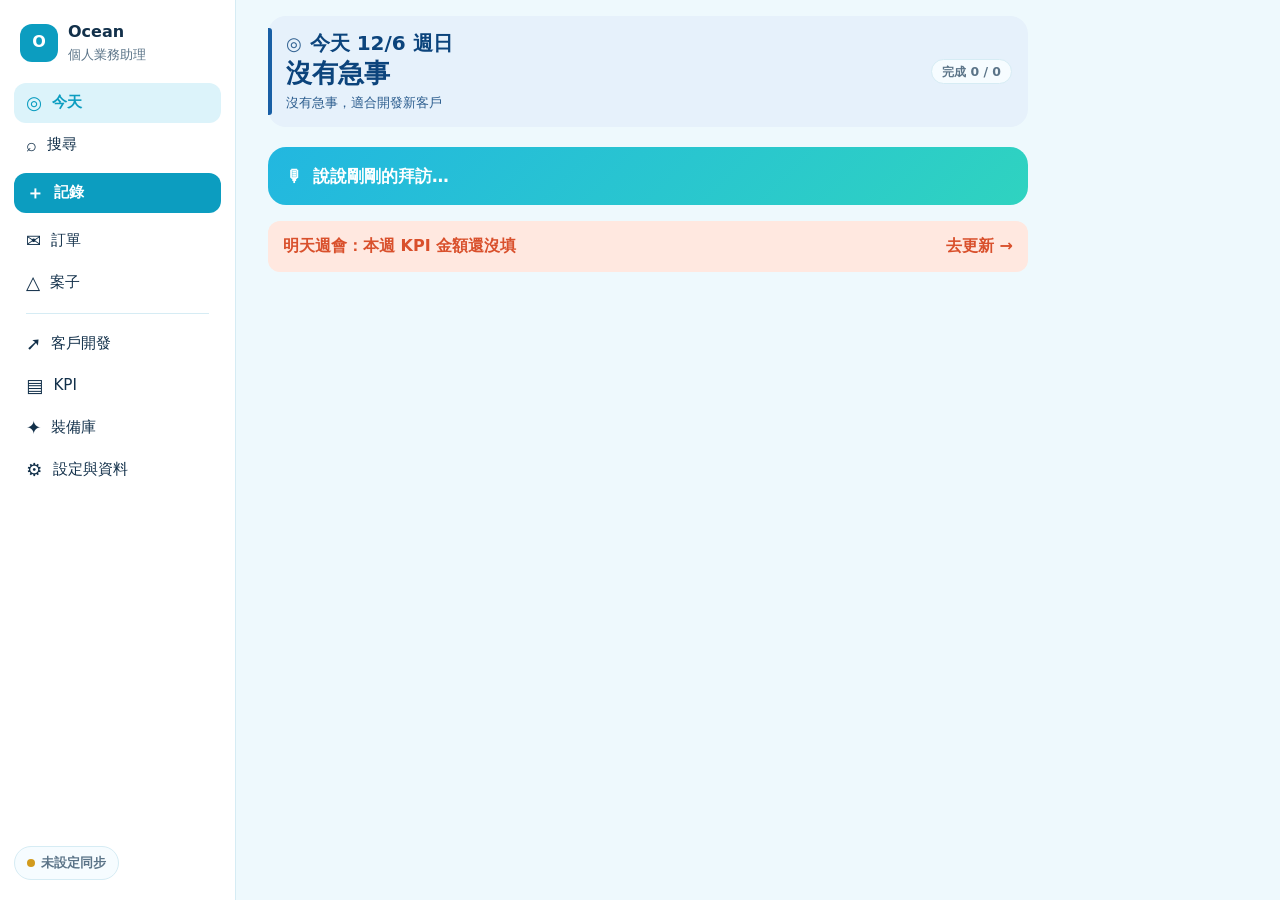
==== commit 33cc29f5: "Publish Ocean APP 2026-11-16 (root)" ====
--- a/index.html
+++ b/index.html
@@ -16,8 +16,16 @@
   </script>
 </head>
 <body>
-  <div id="app"><p style="padding:24px">載入中…</p></div>
+  <div id="app"><p style="padding:24px" data-boot>載入中…</p></div>
   <noscript>這個 APP 需要啟用 JavaScript。</noscript>
+  <script>
+    // A file that failed to download stops the APP silently on 「載入中…」; say so and offer a reload.
+    setTimeout(function () {
+      var boot = document.querySelector("[data-boot]");
+      if (!boot) return;
+      boot.innerHTML = "APP 沒有載入完成（可能有檔案沒下載到）。<br>電腦版請確認已用「啟動-Ocean業務助理」開啟，再按下方重新載入。<br><br><button type=\"button\" onclick=\"location.reload()\">重新載入</button>";
+    }, 15000);
+  </script>
   <script type="module" src="./src/main.js"></script>
 </body>
 </html>
--- a/styles/v3.css
+++ b/styles/v3.css
@@ -1,4 +1,54 @@
 /* v3: action-first, phone-first. Builds on the tokens and components in app.css. */
+
+/* ---- Area colours: the shell carries data-section; every page inside takes that area's colour
+   for its header band, primary button, selected tabs and the bar on the left of action cards. ---- */
+.shell.v3 { --sec: #185FA5; --sec-soft: #E6F1FB; --sec-ink: #0C447C; --sec-on: #ffffff; --sec-icon: "◎"; }
+.shell.v3[data-section="orders"] { --sec: #3B6D11; --sec-soft: #EAF3DE; --sec-ink: #27500A; --sec-icon: "✉"; }
+.shell.v3[data-section="cases"] { --sec: #993C1D; --sec-soft: #FAECE7; --sec-ink: #712B13; --sec-icon: "△"; }
+.shell.v3[data-section="develop"] { --sec: #534AB7; --sec-soft: #EEEDFE; --sec-ink: #3C3489; --sec-icon: "➚"; }
+.shell.v3[data-section="kpi"] { --sec: #854F0B; --sec-soft: #FAEEDA; --sec-ink: #633806; --sec-icon: "▤"; }
+.shell.v3[data-section="neutral"] { --sec: #5F5E5A; --sec-soft: #F1EFE8; --sec-ink: #444441; --sec-icon: "⌕"; }
+/* Dark skins and dark mode: lighter colour on a deep tint. */
+:root:is([data-skin="cockpit"], [data-skin="fantasy"], [data-skin="wizard"]) .shell.v3 { --sec: #85B7EB; --sec-soft: #10273d; --sec-ink: #B5D4F4; --sec-on: #0b1622; }
+:root:is([data-skin="cockpit"], [data-skin="fantasy"], [data-skin="wizard"]) .shell.v3[data-section="orders"] { --sec: #97C459; --sec-soft: #1c2c10; --sec-ink: #C0DD97; }
+:root:is([data-skin="cockpit"], [data-skin="fantasy"], [data-skin="wizard"]) .shell.v3[data-section="cases"] { --sec: #F0997B; --sec-soft: #36190f; --sec-ink: #F5C4B3; }
+:root:is([data-skin="cockpit"], [data-skin="fantasy"], [data-skin="wizard"]) .shell.v3[data-section="develop"] { --sec: #AFA9EC; --sec-soft: #221e48; --sec-ink: #CECBF6; }
+:root:is([data-skin="cockpit"], [data-skin="fantasy"], [data-skin="wizard"]) .shell.v3[data-section="kpi"] { --sec: #EF9F27; --sec-soft: #33230b; --sec-ink: #FAC775; }
+:root:is([data-skin="cockpit"], [data-skin="fantasy"], [data-skin="wizard"]) .shell.v3[data-section="neutral"] { --sec: #B4B2A9; --sec-soft: #2a2927; --sec-ink: #D3D1C7; }
+@media (prefers-color-scheme: dark) {
+  :root:not([data-theme="light"]) .shell.v3 { --sec: #85B7EB; --sec-soft: #10273d; --sec-ink: #B5D4F4; --sec-on: #0b1622; }
+  :root:not([data-theme="light"]) .shell.v3[data-section="orders"] { --sec: #97C459; --sec-soft: #1c2c10; --sec-ink: #C0DD97; }
+  :root:not([data-theme="light"]) .shell.v3[data-section="cases"] { --sec: #F0997B; --sec-soft: #36190f; --sec-ink: #F5C4B3; }
+  :root:not([data-theme="light"]) .shell.v3[data-section="develop"] { --sec: #AFA9EC; --sec-soft: #221e48; --sec-ink: #CECBF6; }
+  :root:not([data-theme="light"]) .shell.v3[data-section="kpi"] { --sec: #EF9F27; --sec-soft: #33230b; --sec-ink: #FAC775; }
+  :root:not([data-theme="light"]) .shell.v3[data-section="neutral"] { --sec: #B4B2A9; --sec-soft: #2a2927; --sec-ink: #D3D1C7; }
+}
+/* Inside the page the area colour is the accent; the side bar and bottom bar keep the skin's. */
+.shell.v3 .page, .shell.v3 .group-tab-slot { --accent: var(--sec); --accent-soft: var(--sec-soft); --accent-ink: var(--sec-on); }
+
+/* Header band: title, the key number, a short note, a「?」 for the explanation. */
+.shell.v3 .page-header { position: relative; align-items: center; padding: 14px 16px 14px 18px; border-radius: var(--radius); background: var(--sec-soft); color: var(--sec-ink); }
+.shell.v3 .page-header::before { content: ""; position: absolute; left: 0; top: 12px; bottom: 12px; width: 4px; border-radius: 0 3px 3px 0; background: var(--sec); }
+.shell.v3 .page-header h1 { color: var(--sec-ink); margin: 0; font-size: 1.25rem; }
+.shell.v3 .page-header h1::before { content: var(--sec-icon); margin-right: 8px; font-size: 0.9em; opacity: 0.8; }
+.shell.v3 .page-header p, .shell.v3 .page-header .page-note { color: var(--sec-ink); opacity: 0.85; margin: 2px 0 0; }
+.page-header-main { display: flex; flex-direction: column; gap: 2px; min-width: 0; flex: 1 1 220px; }
+.page-title-row { display: flex; align-items: center; gap: 8px; }
+.page-figure { font-size: 1.6rem; line-height: 1.2; color: var(--sec-ink); }
+.page-progress { height: 6px; border-radius: 3px; background: color-mix(in srgb, var(--sec) 22%, transparent); margin-top: 6px; max-width: 420px; }
+.page-progress i { display: block; height: 100%; border-radius: 3px; background: var(--sec); }
+.help-tip { position: relative; display: inline-block; }
+.help-tip > summary { list-style: none; cursor: pointer; display: inline-flex; align-items: center; justify-content: center; width: 22px; height: 22px; border-radius: 50%; border: 1px solid currentColor; font-size: 0.78rem; font-weight: 700; opacity: 0.7; }
+.help-tip > summary::-webkit-details-marker { display: none; }
+.help-tip[open] > summary { opacity: 1; }
+.help-tip-body { position: absolute; z-index: 30; top: 28px; left: 0; width: min(340px, 80vw); padding: 10px 12px; border-radius: var(--radius-sm); border: 1px solid var(--line); background: var(--surface); color: var(--ink); font-size: 0.88rem; font-weight: 400; line-height: 1.55; box-shadow: var(--shadow); }
+
+/* Two kinds of card: things to do (colour bar on the left) and quiet one-line information. */
+.shell.v3 .action-card { border-left: 4px solid var(--sec); border-radius: 0 var(--radius) var(--radius) 0; }
+.shell.v3 .action-card.is-late { border-left-color: var(--warn); }
+.shell.v3 .summary-line:not(.warn) { background: transparent; border-style: dashed; color: var(--muted); }
+.shell.v3 .summary-line:not(.warn) span:last-child { color: var(--sec); font-weight: 600; }
+.shell.v3 .tabs [aria-selected="true"], .shell.v3 .group-tabs a[aria-current="page"] { background: var(--sec-soft); color: var(--sec-ink); border-color: transparent; }
 
 .v3 .topbar-actions { display: flex; align-items: center; gap: 8px; }
 .v3 .icon-button { display: inline-flex; align-items: center; justify-content: center; width: 40px; height: 40px; border-radius: 50%; color: var(--ink); text-decoration: none; font-size: 22px; }
@@ -29,11 +79,23 @@
 /* 搜尋 */
 .sticky-search { position: sticky; top: 0; z-index: 5; background: var(--bg); padding: 4px 0 8px; }
 .search-group h2 { font-size: 0.95rem; color: var(--muted); margin: 0; }
+.search-filters { display: flex; flex-wrap: wrap; align-items: center; gap: 6px; }
+.search-filters .other-areas { flex-basis: 100%; font-size: 0.9rem; }
+.search-filters .other-areas summary { cursor: pointer; color: var(--muted); }
+.search-filters [data-add-customer] { margin-left: auto; }
+.segmented { display: inline-flex; gap: 4px; padding: 3px; border-radius: 999px; background: color-mix(in srgb, var(--sec, var(--accent)) 12%, transparent); }
+.segmented .button { border-color: transparent; min-height: 32px; }
+.segmented [aria-selected="true"] { background: var(--sec, var(--accent)); color: var(--sec-on, #fff); }
 .result-rows { list-style: none; margin: 0; padding: 0; display: flex; flex-direction: column; }
 .result-rows li { border-bottom: 1px solid var(--line); }
 .result-rows li:last-child { border-bottom: 0; }
 .result-rows li.result-with-action { display: flex; align-items: center; gap: 8px; }
-.result-rows li.result-with-action > a { flex: 1; min-width: 0; }
+.result-rows li.result-with-action > a, .result-rows li.result-with-action > .search-company { flex: 1; min-width: 0; }
+.search-company > a { display: flex; flex-direction: column; gap: 2px; padding: 10px 2px 4px; color: var(--ink); text-decoration: none; }
+.search-family { padding: 0 2px 10px; font-size: 0.88rem; }
+.search-family summary { cursor: pointer; color: var(--accent); }
+.search-family ul { list-style: none; margin: 6px 0 0; padding: 0 0 0 12px; border-left: 2px solid var(--line); display: grid; gap: 6px; }
+.search-family a { display: flex; flex-direction: column; color: var(--ink); text-decoration: none; }
 /* Five daily tabs plus 更多 on phones; pages of one group share a tab strip above the page. */
 .v3 .bottom-nav { grid-template-columns: repeat(6, 1fr); }
 .v3 .bottom-nav .nav-link { font-size: 0.7rem; padding: 4px 2px; }
@@ -115,6 +177,20 @@
 .result-rows li > strong + small { display: block; padding: 0 2px 10px; }
 .result-rows mark, .capture mark { background: var(--warn-soft); color: inherit; border-radius: 3px; padding: 0 2px; }
 
+/* 客戶頁：四個大按鈕＋30 秒摘要 */
+.field-buttons { display: grid; grid-template-columns: repeat(4, minmax(0, 1fr)); gap: 8px; }
+.field-button { display: flex; flex-direction: column; align-items: center; justify-content: center; gap: 2px; min-height: 64px; padding: 6px; border: 1px solid var(--line); border-radius: var(--radius-sm); background: var(--surface); color: var(--ink); font: inherit; font-weight: 600; text-decoration: none; cursor: pointer; }
+.field-button .field-icon { font-size: 1.3rem; line-height: 1; color: var(--sec, var(--accent)); }
+/* Calling is the main thing in the field: always the theme's "go" green, never the section grey. */
+.field-button.is-primary { background: var(--ok); border-color: transparent; color: var(--surface); }
+.field-button.is-primary .field-icon { color: inherit; }
+.brief { display: grid; grid-template-columns: auto 1fr; gap: 4px 12px; margin: 0; padding: 10px 12px; border-radius: var(--radius-sm); background: var(--surface-2, var(--bg)); font-size: 0.92rem; }
+.brief[hidden] { display: none; }
+.brief dt { color: var(--muted); white-space: nowrap; }
+.brief dd { margin: 0; overflow-wrap: anywhere; }
+.home-others { display: flex; flex-wrap: wrap; gap: 4px 6px; align-items: center; padding: 4px 2px; font-size: 0.92rem; }
+.home-others a { color: var(--sec, var(--accent)); font-weight: 600; text-decoration: none; }
+
 /* 客戶資料夾 */
 .folder-head h1 { margin: 0; }
 .folder-head p { margin: 4px 0 0; }
@@ -139,6 +215,44 @@
 @media (min-width: 900px) {
   .home, .capture, .prep, .case { max-width: 760px; }
 }
+
+/* 檢驗成本健檢 */
+.cost-check { max-width: 980px; }
+.cc-field { display: flex; flex-direction: column; gap: 3px; min-width: 0; }
+.cc-field input, .cc-field select { width: 100%; }
+.cc-line-head { display: grid; grid-template-columns: 2fr 1fr auto; gap: 10px; align-items: end; }
+.cc-columns { display: grid; grid-template-columns: 1fr 1fr; gap: 12px; }
+.cc-side { display: flex; flex-direction: column; gap: 8px; padding: 12px; border-radius: var(--radius-sm); background: var(--surface-2, var(--bg)); min-width: 0; }
+.cc-side.ours { background: var(--accent-soft); }
+.cc-grid { display: grid; grid-template-columns: repeat(auto-fit, minmax(130px, 1fr)); gap: 8px; }
+.cc-line-result { margin: 0; font-weight: 600; }
+.cc-totals { display: grid; grid-template-columns: repeat(auto-fit, minmax(140px, 1fr)); gap: 10px; }
+.cc-totals > div { display: flex; flex-direction: column; padding: 10px 12px; border-radius: var(--radius-sm); background: var(--surface-2, var(--bg)); }
+.cc-totals strong { font-size: 1.25rem; }
+.cc-totals .good { background: var(--ok-soft); color: var(--ok); }
+.cc-totals .bad { background: var(--warn-soft); color: var(--warn); }
+.cc-chart svg { width: 100%; height: auto; display: block; }
+.cc-price.is-hidden { opacity: 0.55; }
+@media (max-width: 700px) { .cc-columns, .cc-line-head { grid-template-columns: 1fr; } }
+
+/* 商機整理 & 結案 */
+.case-close { display: flex; flex-wrap: wrap; align-items: center; gap: 8px; padding: 10px 12px; margin-top: 4px; border-radius: var(--radius-sm); background: var(--surface-2, var(--bg)); }
+.case-close strong { margin-right: 4px; }
+.ok-button { background: var(--ok); color: #fff; border-color: transparent; }
+.danger-soft-button { background: var(--danger-soft); color: var(--danger); border-color: transparent; }
+.tidy { max-width: 760px; }
+.tidy-head h1 { margin: 0; font-size: 1.3rem; }
+.tidy-card h2 { margin: 2px 0; }
+.tidy-notes { padding: 10px 12px; border-radius: var(--radius-sm); background: var(--surface-2, var(--bg)); font-size: 0.92rem; }
+.tidy-notes p { margin: 2px 0; overflow-wrap: anywhere; }
+.tidy-facts { display: grid; grid-template-columns: repeat(auto-fit, minmax(160px, 1fr)); gap: 10px; align-items: start; }
+.tidy-facts > * { display: flex; flex-direction: column; gap: 4px; }
+.tidy-actions { display: grid; grid-template-columns: repeat(3, 1fr); gap: 8px; }
+.tidy-actions button { min-height: 48px; font-size: 1rem; }
+.tidy-actions [data-tidy-action="archive"], .tidy-actions [data-tidy-action="skip"] { min-height: 40px; font-size: 0.9rem; }
+.tidy-actions [data-tidy-action="archive"] { grid-column: 1 / 3; }
+.tidy-panel { display: flex; flex-direction: column; gap: 10px; padding: 12px; border: 2px solid var(--accent); border-radius: var(--radius-sm); }
+.tidy-panel input[type="date"], .tidy-panel input[type="number"] { width: auto; max-width: 200px; }
 
 /* KPI 週報 */
 .kpi-weekly .section-head { flex-wrap: wrap; gap: 8px; }
@@ -201,3 +315,50 @@
   .kpi-list > li { flex-wrap: wrap; }
   .kpi-row-side { flex-direction: row; flex-wrap: wrap; align-items: center; justify-content: flex-start; width: 100%; text-align: left; padding-left: 0; }
 }
+
+/* 週會一頁 (KPI → 週會一頁): four numbered sections, big enough to read over a Teams share. */
+.meet-bar { display: flex; flex-wrap: wrap; align-items: center; justify-content: space-between; gap: 10px; }
+.meet-bar h2 { margin: 0; font-size: 1.3rem; }
+.meet-section { display: flex; flex-direction: column; gap: 12px; }
+.meet-head { display: flex; flex-wrap: wrap; align-items: baseline; gap: 10px; }
+.meet-head h2 { margin: 0; font-size: 1.25rem; }
+.meet-number { display: grid; place-items: center; width: 34px; height: 34px; border-radius: 50%; background: var(--sec, var(--accent)); color: var(--sec-on, #fff); font-weight: 800; font-size: 1.05rem; align-self: center; }
+.meet-goals { display: grid; grid-template-columns: repeat(auto-fit, minmax(220px, 1fr)); gap: 12px; }
+.meet-goal { display: flex; flex-direction: column; gap: 4px; padding: 12px 14px; border: 1px solid var(--line); border-top: 5px solid var(--line); border-radius: var(--radius-sm); background: var(--surface); }
+.meet-goal.light-green { border-top-color: var(--ok); }
+.meet-goal.light-yellow { border-top-color: #d9a400; }
+.meet-goal.light-red { border-top-color: var(--danger); }
+.meet-goal-top { display: flex; justify-content: space-between; gap: 8px; }
+.meet-big { font-size: 2.2rem; font-weight: 800; line-height: 1.1; }
+.meet-note { margin: 4px 0 0; font-size: 0.9rem; color: var(--muted); }
+.meet-figures { display: grid; grid-template-columns: repeat(auto-fit, minmax(140px, 1fr)); gap: 10px; }
+.meet-figure { display: flex; flex-direction: column; gap: 2px; padding: 10px 12px; border-radius: var(--radius-sm); background: var(--sec-soft, var(--surface-2)); }
+.meet-figure strong { font-size: 1.6rem; line-height: 1.2; }
+.meet-cases, .meet-asks, .meet-plan { list-style: none; margin: 0; padding: 0; display: flex; flex-direction: column; }
+.meet-cases li { display: grid; grid-template-columns: minmax(0, 1.3fr) minmax(0, 2fr) auto; gap: 10px; align-items: baseline; padding: 8px 0; border-bottom: 1px solid var(--line); font-size: 1rem; }
+.meet-cases li:last-child, .meet-plan li:last-child { border-bottom: 0; }
+.meet-change { color: var(--muted); }
+.meet-asks { gap: 12px; }
+.meet-ask { display: flex; flex-direction: column; gap: 6px; padding: 12px; border-left: 4px solid var(--danger); border-radius: 0 var(--radius-sm) var(--radius-sm) 0; background: var(--danger-soft, var(--surface-2)); }
+.meet-ask-head { display: flex; justify-content: space-between; gap: 10px; }
+.meet-ask-input { display: flex; gap: 8px; }
+.meet-ask-input input { flex: 1; min-width: 0; font-size: 1rem; }
+.meet-check { margin: 0; font-weight: 700; }
+.meet-plan li { display: grid; grid-template-columns: 4.5em minmax(0, 1fr) minmax(0, 2fr); gap: 10px; padding: 7px 0; border-bottom: 1px solid var(--line); }
+.meet-date { font-weight: 700; color: var(--sec-ink, var(--accent)); }
+@media (max-width: 640px) {
+  .meet-cases li, .meet-plan li { grid-template-columns: 1fr auto; }
+  .meet-change, .meet-plan li > span:last-child { grid-column: 1 / -1; }
+  .meet-ask-input { flex-wrap: wrap; }
+}
+
+/* 簡報模式: only the report, larger, for sharing the window on Teams. Esc or the button ends it. */
+:root[data-present] .sidebar, :root[data-present] .topbar, :root[data-present] .bottom-nav,
+:root[data-present] .group-tab-slot, :root[data-present] .signin-slot, :root[data-present] [data-kpi-view],
+:root[data-present] .skin-decor, :root[data-present] .skin-decor-front { display: none !important; }
+:root[data-present] .shell { display: block; }
+:root[data-present] .page { max-width: 1280px; padding: 24px 32px; font-size: 1.08rem; }
+:root[data-present] .meet-hide { display: none; }
+.meet-present .when-on, :root[data-present] .meet-present .when-off { display: none; }
+:root[data-present] .meet-present .when-on { display: inline; }
+:root[data-present] .meet-present { background: transparent; color: var(--ink); border: 1px solid var(--line); }
--- a/styles/themes.css
+++ b/styles/themes.css
@@ -89,10 +89,6 @@
 :root[data-skin="boho"] .bottom-nav { border-top: 4px solid; border-image: var(--weave) 1; }
 :root[data-skin="boho"] .card { border-color: var(--line); }
 :root[data-skin="boho"] .page-header h1::after { content: " ✺"; color: var(--sun); font-size: 0.8em; }
-:root[data-skin="boho"] .action-card:nth-of-type(4n + 1) { border-left: 5px solid var(--accent); }
-:root[data-skin="boho"] .action-card:nth-of-type(4n + 2) { border-left: 5px solid var(--sun); }
-:root[data-skin="boho"] .action-card:nth-of-type(4n + 3) { border-left: 5px solid var(--leaf); }
-:root[data-skin="boho"] .action-card:nth-of-type(4n + 4) { border-left: 5px solid var(--melon); }
 :root[data-skin="boho"] .action-card.is-late { border-left-color: var(--danger); }
 :root[data-skin="boho"] .badge { border-radius: 999px; }
 :root[data-skin="boho"] button.primary, :root[data-skin="boho"] .button.primary { box-shadow: inset 0 -3px 0 rgba(59, 42, 34, 0.18); }
@@ -170,7 +166,7 @@
 /* Sea */
 .skin-decor .rays { position: absolute; inset: 0 0 auto 0; height: 60%; background: repeating-linear-gradient(100deg, rgba(255, 255, 255, 0.16) 0 40px, transparent 40px 140px); mask-image: linear-gradient(180deg, #000, transparent); animation: rays 14s ease-in-out infinite alternate; }
 .skin-decor .seabed { position: absolute; left: 0; right: 0; bottom: 0; height: 60px; background: radial-gradient(ellipse at 20% 100%, rgba(15, 74, 102, 0.25) 0 40%, transparent 41%), radial-gradient(ellipse at 70% 100%, rgba(15, 74, 102, 0.2) 0 35%, transparent 36%); }
-.swimmer { position: absolute; left: 0; top: var(--top); width: var(--w); opacity: 0.42; animation: swim var(--dur) linear var(--delay) infinite; will-change: transform; }
+.swimmer { position: absolute; left: 0; top: var(--top); width: var(--w); opacity: 0.62; animation: swim var(--dur) linear var(--delay) infinite; will-change: transform; }
 .swimmer.left { animation-name: swim-left; }
 .swimmer .bob { animation: bob 5s ease-in-out infinite alternate; }
 .swimmer.k-dolphin .bob { animation: leap 3.2s ease-in-out infinite; }
@@ -194,19 +190,16 @@
 
 /* Flyers: a dragon or an owl crossing now and then */
 .flyer { position: absolute; left: 0; top: 7%; width: 220px; opacity: 0; animation: fly 48s linear -6s infinite; }
-.flyer.owl { width: 90px; top: 14%; animation-duration: 36s; animation-delay: -4s; }
-.flyer-art { display: block; width: 100%; height: auto; }
-.flyer.dragon { width: 300px; }
-.dragon .flyer-art { filter: drop-shadow(0 0 6px rgba(255, 120, 40, 0.7)); }
-.dragon .c { fill: #4a120d; }
-.dragon .wing { fill: #6e1c14; }
-.dragon .eye { fill: #ffb347; }
-.owl .c, .owl .wing { fill: #c9a87a; }
-.owl .eye { fill: #1a1326; }
-.flyer .wing { transform-box: fill-box; transform-origin: 50% 100%; animation: flap 0.7s ease-in-out infinite alternate; }
-.flyer .wing.back { animation-delay: -0.35s; opacity: 0.8; }
-.owl .wing { transform-origin: 100% 60%; animation-duration: 0.45s; }
-.owl .wing.right { transform-origin: 0 60%; }
+.flyer.owl { width: 150px; top: 12%; animation-duration: 36s; animation-delay: -4s; }
+.flyer-art { display: block; width: 100%; height: auto; overflow: visible; }
+.flyer.dragon { width: 340px; }
+.dragon .flyer-art { filter: drop-shadow(0 0 6px rgba(255, 120, 40, 0.65)); }
+.dragon .eye { fill: #ffb347; filter: drop-shadow(0 0 3px #ff8a1e); }
+/* Wings pivot on the shoulder (set on each wing in the drawing). */
+.flyer .wing { transform-box: view-box; animation: flap 0.75s ease-in-out infinite alternate; }
+.flyer .wing.back { animation-delay: -0.37s; }
+.owl .wing { animation: owl-beat 0.42s ease-in-out infinite alternate; }
+@keyframes owl-beat { from { transform: rotate(-18deg); } to { transform: rotate(24deg); } }
 @keyframes fly { 0% { transform: translate(-30vw, 30px); opacity: 0; } 2% { opacity: var(--flyer-opacity, 0.85); } 30% { transform: translate(110vw, -40px); opacity: var(--flyer-opacity, 0.85); } 31%, 100% { transform: translate(110vw, -40px); opacity: 0; } }
 @keyframes flap { from { transform: scaleY(1); } to { transform: scaleY(-0.55); } }
 
@@ -232,10 +225,6 @@
 :root[data-skin="cockpit"] .home-head { border: 1px solid var(--line); }
 :root[data-skin] .bottom-nav .nav-primary .nav-icon { background: var(--sun); color: var(--sun-ink); }
 :root[data-skin="summer"] .capture-entry { background: var(--hero); }
-:root[data-skin="summer"] .action-card:nth-of-type(4n + 1) { border-left: 5px solid var(--accent); }
-:root[data-skin="summer"] .action-card:nth-of-type(4n + 2) { border-left: 5px solid var(--sun); }
-:root[data-skin="summer"] .action-card:nth-of-type(4n + 3) { border-left: 5px solid var(--melon); }
-:root[data-skin="summer"] .action-card:nth-of-type(4n + 4) { border-left: 5px solid var(--leaf); }
 :root[data-skin="summer"] .action-card.is-late { border-left-color: var(--melon); }
 
 /* Appearance picker in 設定 */
